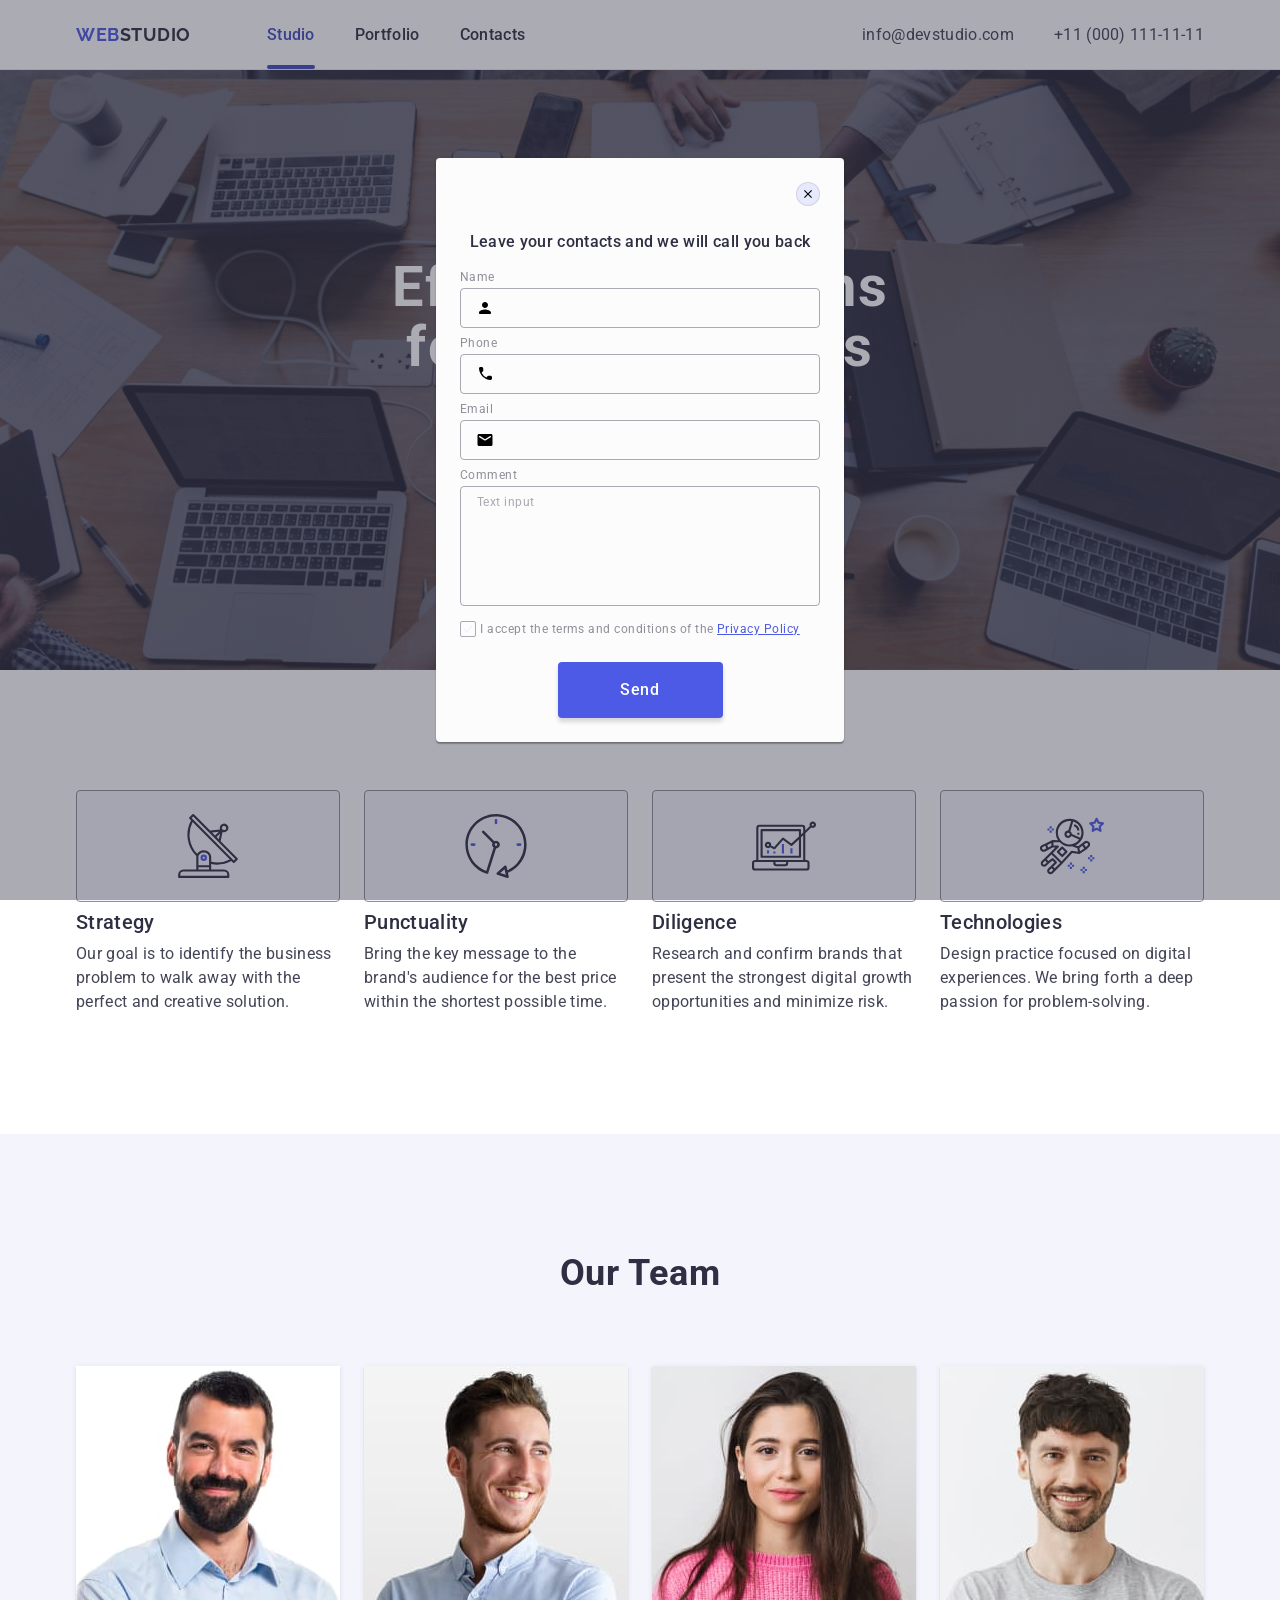
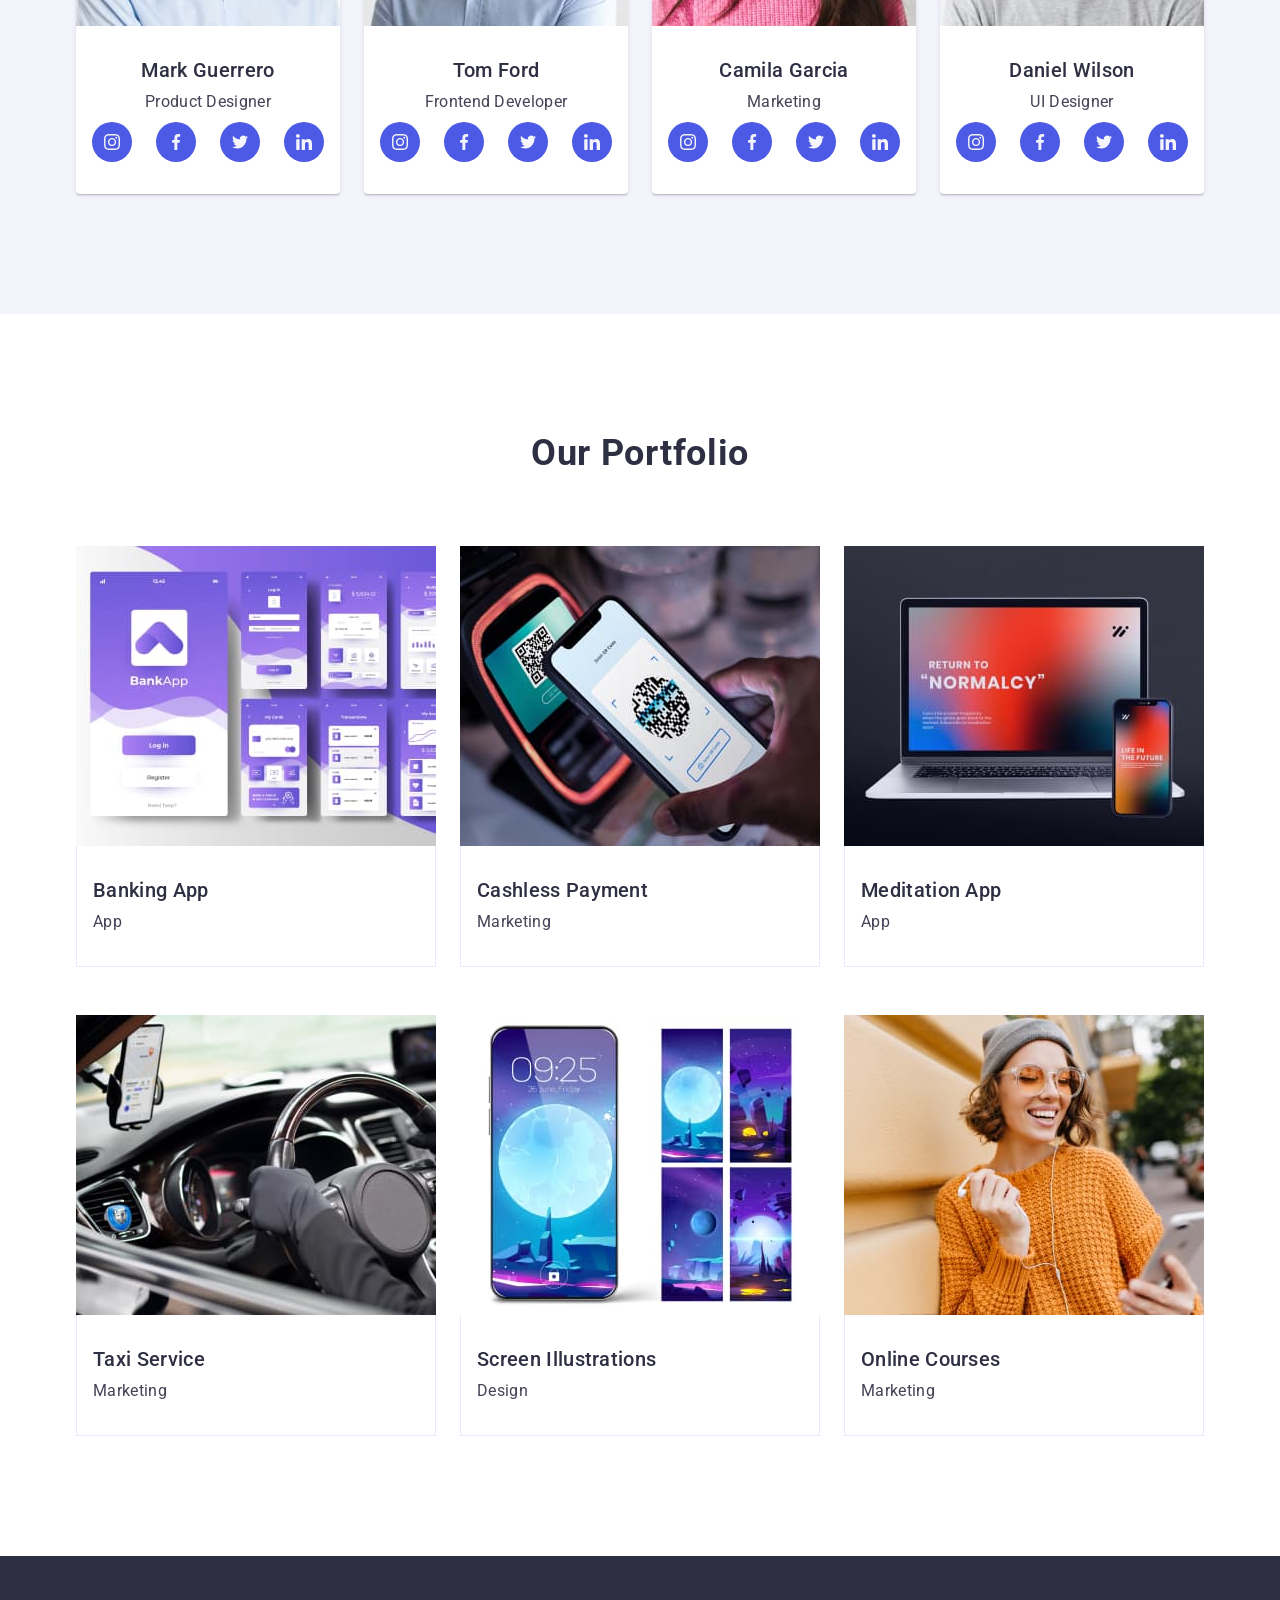
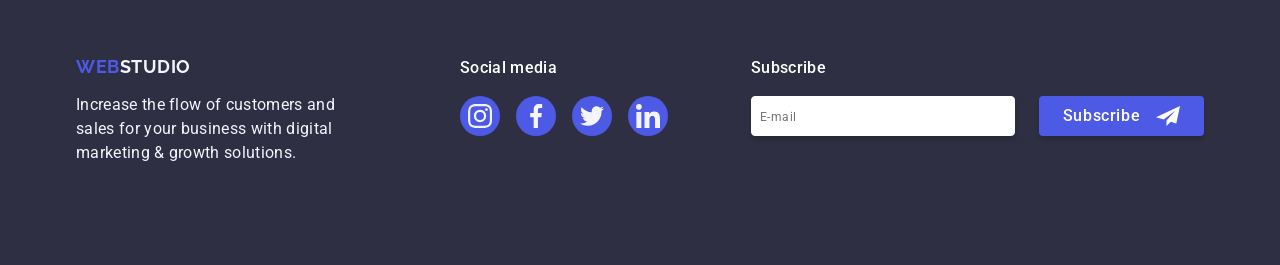
==== index.html @ f5b8ff0f "add styles" ====
<!DOCTYPE html>
<html lang="en">
  <head>
    <meta charset="UTF-8" />
    <meta name="viewport" content="width=device-width, initial-scale=1.0" />

    <title>Web Studio</title>

    <link rel="preconnect" href="https://fonts.googleapis.com" />
    <link rel="preconnect" href="https://fonts.gstatic.com" crossorigin />
    <link
      href="https://fonts.googleapis.com/css2?family=Raleway:ital,wght@0,700;1,700&family=Roboto:wght@400;500;700&display=swap"
      rel="stylesheet"
    />

    <link
      rel="stylesheet"
      href="https://cdnjs.cloudflare.com/ajax/libs/modern-normalize/3.0.1/modern-normalize.min.css"
      integrity="sha512-q6WgHqiHlKyOqslT/lgBgodhd03Wp4BEqKeW6nNtlOY4quzyG3VoQKFrieaCeSnuVseNKRGpGeDU3qPmabCANg=="
      crossorigin="anonymous"
      referrerpolicy="no-referrer"
    />

    <link rel="stylesheet" href="./css/styles.css" />
  </head>
  <body>
    <!--Header-->
    <header class="header">
      <div class="container">
        <nav class="nav">
          <a class="logo-link" href="./index.html"
            >Web<span class="logo-link-header">Studio</span></a
          >
          <ul class="nav-list">
            <li class="nav-item">
              <a class="nav-item-link active" href="./index.html">Studio</a>
            </li>
            <li class="nav-item">
              <a class="nav-item-link" href="">Portfolio</a>
            </li>
            <li class="nav-item">
              <a class="nav-item-link" href="">Contacts</a>
            </li>
          </ul>
        </nav>

        <address class="adress">
          <ul class="adress-list">
            <li class="adress-item">
              <a class="adress-link" href="mailto:nfo@devstudio.com">
                info@devstudio.com
              </a>
            </li>
            <li class="adress-item">
              <a class="adress-link" href="tel:+110001111111"
                >+11 (000) 111-11-11
              </a>
            </li>
          </ul>
        </address>
      </div>
    </header>

    <!--main content-->
    <main>
      <!--Hero-->
      <section class="hero">
        <div class="container">
          <h1 class="hero-title">Effective Solutions for Your Business</h1>
          <button class="btn hero-btn" type="button">Order Service</button>
        </div>
      </section>

      <!--Our Advantages-->
      <section class="advantages">
        <div class="container">
          <h2 class="advantages-title visually-hidden">Our Advantages</h2>
          <ul class="advantages-list">
            <li class="advantages-item">
              <div class="advantages-wrapper">
                <svg class="advantages-icon" width="64" height="64">
                  <use href="./images/icons.svg#icon-antenna"></use>
                </svg>
              </div>
              <h3 class="subtitle advantages-subtitle">Strategy</h3>
              <p class="advantages-text">
                Our goal is to identify the business problem to walk away with
                the perfect and creative solution.
              </p>
            </li>
            <li class="advantages-item">
              <div class="advantages-wrapper">
                <svg class="advantages-icon" width="64" height="64">
                  <use href="./images/icons.svg#icon-clock"></use>
                </svg>
              </div>
              <h3 class="subtitle advantages-subtitle">Punctuality</h3>
              <p class="advantages-text">
                Bring the key message to the brand's audience for the best price
                within the shortest possible time.
              </p>
            </li>
            <li class="advantages-item">
              <div class="advantages-wrapper">
                <svg class="advantages-icon" width="64" height="64">
                  <use href="./images/icons.svg#icon-diagram"></use>
                </svg>
              </div>
              <h3 class="subtitle advantages-subtitle">Diligence</h3>
              <p class="advantages-text">
                Research and confirm brands that present the strongest digital
                growth opportunities and minimize risk.
              </p>
            </li>
            <li class="advantages-item">
              <div class="advantages-wrapper">
                <svg class="advantages-icon" width="64" height="64">
                  <use href="./images/icons.svg#icon-astronaut"></use>
                </svg>
              </div>
              <h3 class="subtitle advantages-subtitle">Technologies</h3>
              <p class="advantages-text">
                Design practice focused on digital experiences. We bring forth a
                deep passion for problem-solving.
              </p>
            </li>
          </ul>
        </div>
      </section>

      <!--Our Team-->
      <section class="team">
        <div class="container">
          <h2 class="team-title">Our Team</h2>
          <ul class="team-list">
            <li class="team-item">
              <img
                class="team-photo"
                src="./images/team-1.jpg"
                alt="photo"
                width="264"
                height="260"
              />
              <div class="team-name">
                <h3 class="subtitle team-subtitle">Mark Guerrero</h3>
                <p class="team-text">Product Designer</p>
                <ul class="socials-list">
                  <li class="socials-item">
                    <a class="socials-links" href="https://www.instagram.com/">
                      <svg class="socials-icon" width="16" height="16">
                        <use href="./images/icons.svg#icon-instagram"></use>
                      </svg>
                    </a>
                  </li>
                  <li class="socials-item">
                    <a class="socials-links" href="https://www.facebook.com/">
                      <svg class="socials-icon" width="16" height="16">
                        <use href="./images/icons.svg#icon-facebook"></use>
                      </svg>
                    </a>
                  </li>
                  <li class="socials-item">
                    <a class="socials-links" href="https://x.com/">
                      <svg class="socials-icon" width="16" height="16">
                        <use href="./images/icons.svg#icon-twitter"></use>
                      </svg>
                    </a>
                  </li>
                  <li class="socials-item">
                    <a class="socials-links" href="https://www.linkedin.com/">
                      <svg class="socials-icon" width="16" height="16">
                        <use href="./images/icons.svg#icon-linkedin"></use>
                      </svg>
                    </a>
                  </li>
                </ul>
              </div>
            </li>
            <li class="team-item">
              <img
                class="team-photo"
                src="./images/team-2.jpg"
                alt="photo"
                width="264"
                height="260"
              />
              <div class="team-name">
                <h3 class="subtitle team-subtitle">Tom Ford</h3>
                <p class="team-text">Frontend Developer</p>
                <ul class="socials-list">
                  <li class="socials-item">
                    <a class="socials-links" href="https://www.instagram.com/">
                      <svg class="socials-icon" width="16" height="16">
                        <use href="./images/icons.svg#icon-instagram"></use>
                      </svg>
                    </a>
                  </li>
                  <li class="socials-item">
                    <a class="socials-links" href="https://www.facebook.com/">
                      <svg class="socials-icon" width="16" height="16">
                        <use href="./images/icons.svg#icon-facebook"></use>
                      </svg>
                    </a>
                  </li>
                  <li class="socials-item">
                    <a class="socials-links" href="https://x.com/">
                      <svg class="socials-icon" width="16" height="16">
                        <use href="./images/icons.svg#icon-twitter"></use>
                      </svg>
                    </a>
                  </li>
                  <li class="socials-item">
                    <a class="socials-links" href="https://www.linkedin.com/">
                      <svg class="socials-icon" width="16" height="16">
                        <use href="./images/icons.svg#icon-linkedin"></use>
                      </svg>
                    </a>
                  </li>
                </ul>
              </div>
            </li>
            <li class="team-item">
              <img
                class="team-photo"
                src="./images/team-3.jpg"
                alt="photo"
                width="264"
                height="260"
              />
              <div class="team-name">
                <h3 class="subtitle team-subtitle">Camila Garcia</h3>
                <p class="team-text">Marketing</p>
                <ul class="socials-list">
                  <li class="socials-item">
                    <a class="socials-links" href="https://www.instagram.com/">
                      <svg class="socials-icon" width="16" height="16">
                        <use href="./images/icons.svg#icon-instagram"></use>
                      </svg>
                    </a>
                  </li>
                  <li class="socials-item">
                    <a class="socials-links" href="https://www.facebook.com/">
                      <svg class="socials-icon" width="16" height="16">
                        <use href="./images/icons.svg#icon-facebook"></use>
                      </svg>
                    </a>
                  </li>
                  <li class="socials-item">
                    <a class="socials-links" href="https://x.com/">
                      <svg class="socials-icon" width="16" height="16">
                        <use href="./images/icons.svg#icon-twitter"></use>
                      </svg>
                    </a>
                  </li>
                  <li class="socials-item">
                    <a class="socials-links" href="https://www.linkedin.com/">
                      <svg class="socials-icon" width="16" height="16">
                        <use href="./images/icons.svg#icon-linkedin"></use>
                      </svg>
                    </a>
                  </li>
                </ul>
              </div>
            </li>
            <li class="team-item">
              <img
                class="team-photo"
                src="./images/team-4.jpg"
                alt="photo"
                width="264"
                height="260"
              />
              <div class="team-name">
                <h3 class="subtitle team-subtitle">Daniel Wilson</h3>
                <p class="team-text">UI Designer</p>
                <ul class="socials-list">
                  <li class="socials-item">
                    <a class="socials-links" href="https://www.instagram.com/">
                      <svg class="socials-icon" width="16" height="16">
                        <use href="./images/icons.svg#icon-instagram"></use>
                      </svg>
                    </a>
                  </li>
                  <li class="socials-item">
                    <a class="socials-links" href="https://www.facebook.com/">
                      <svg class="socials-icon" width="16" height="16">
                        <use href="./images/icons.svg#icon-facebook"></use>
                      </svg>
                    </a>
                  </li>
                  <li class="socials-item">
                    <a class="socials-links" href="https://x.com/">
                      <svg class="socials-icon" width="16" height="16">
                        <use href="./images/icons.svg#icon-twitter"></use>
                      </svg>
                    </a>
                  </li>
                  <li class="socials-item">
                    <a class="socials-links" href="https://www.linkedin.com/">
                      <svg class="socials-icon" width="16" height="16">
                        <use href="./images/icons.svg#icon-linkedin"></use>
                      </svg>
                    </a>
                  </li>
                </ul>
              </div>
            </li>
          </ul>
        </div>
      </section>

      <!--Our Portfolio-->

      <section class="portfolio">
        <div class="container">
          <h2 class="portfolio-title">Our Portfolio</h2>
          <ul class="portfolio-list">
            <li class="portfolio-item">
              <div class="portfolio-wrapper">
                <img
                  class="portfolio-img"
                  src="./images/portfolio-1.jpg"
                  alt="Mobile app"
                  width="360"
                  height="300"
                />
                <p class="overlay">
                  14 Stylish and User-Friendly App Design Concepts · Task
                  Manager App · Calorie Tracker App · Exotic Fruit Ecommerce App
                  · Cloud Storage App
                </p>
              </div>
              <div class="portfolio-name">
                <h3 class="subtitle portfolio-subtitle">Banking App</h3>
                <p class="portfolio-text">App</p>
              </div>
            </li>
            <li class="portfolio-item">
              <div class="portfolio-wrapper">
                <img
                  class="portfolio-img"
                  src="./images/portfolio-2.jpg"
                  alt="Payment by phone"
                  width="360"
                  height="300"
                />
                <p class="overlay">
                  14 Stylish and User-Friendly App Design Concepts · Task
                  Manager App · Calorie Tracker App · Exotic Fruit Ecommerce App
                  · Cloud Storage App
                </p>
              </div>
              <div class="portfolio-name">
                <h3 class="subtitle portfolio-subtitle">Cashless Payment</h3>
                <p class="portfolio-text">Marketing</p>
              </div>
            </li>
            <li class="portfolio-item">
              <div class="portfolio-wrapper">
                <img
                  class="portfolio-img"
                  src="./images/portfolio-3.jpg"
                  alt="Laptop and phone"
                  width="360"
                  height="300"
                />
                <p class="overlay">
                  14 Stylish and User-Friendly App Design Concepts · Task
                  Manager App · Calorie Tracker App · Exotic Fruit Ecommerce App
                  · Cloud Storage App
                </p>
              </div>
              <div class="portfolio-name">
                <h3 class="subtitle portfolio-subtitle">Meditation App</h3>
                <p class="portfolio-text">App</p>
              </div>
            </li>
            <li class="portfolio-item">
              <div class="portfolio-wrapper">
                <img
                  class="portfolio-img"
                  src="./images/portfolio-4.jpg"
                  alt="car steering wheel"
                  width="360"
                  height="300"
                />
                <p class="overlay">
                  14 Stylish and User-Friendly App Design Concepts · Task
                  Manager App · Calorie Tracker App · Exotic Fruit Ecommerce App
                  · Cloud Storage App
                </p>
              </div>
              <div class="portfolio-name">
                <h3 class="subtitle portfolio-subtitle">Taxi Service</h3>
                <p class="portfolio-text">Marketing</p>
              </div>
            </li>
            <li class="portfolio-item">
              <div class="portfolio-wrapper">
                <img
                  class="portfolio-img"
                  src="./images/portfolio-5.jpg"
                  alt="phone screen"
                  width="360"
                  height="300"
                />
                <p class="overlay">
                  14 Stylish and User-Friendly App Design Concepts · Task
                  Manager App · Calorie Tracker App · Exotic Fruit Ecommerce App
                  · Cloud Storage App
                </p>
              </div>
              <div class="portfolio-name">
                <h3 class="subtitle portfolio-subtitle">
                  Screen Illustrations
                </h3>
                <p class="portfolio-text">Design</p>
              </div>
            </li>
            <li class="portfolio-item">
              <div class="portfolio-wrapper">
                <img
                  class="portfolio-img"
                  src="./images/portfolio-6.jpg"
                  alt="A girl with a phone takes a course"
                  width="360"
                  height="300"
                />
                <p class="overlay">
                  14 Stylish and User-Friendly App Design Concepts · Task
                  Manager App · Calorie Tracker App · Exotic Fruit Ecommerce App
                  · Cloud Storage App
                </p>
              </div>
              <div class="portfolio-name">
                <h3 class="subtitle portfolio-subtitle">Online Courses</h3>
                <p class="portfolio-text">Marketing</p>
              </div>
            </li>
          </ul>
        </div>
      </section>
    </main>

    <!--footer-->
    <footer class="footer">
      <div class="container">
        <div class="footer-wrap">
          <a class="logo-link" href="./index.html"
            >Web<span class="logo-link-footer">Studio</span></a
          >
          <p class="footer-text">
            Increase the flow of customers and sales for your business with
            digital marketing & growth solutions.
          </p>
        </div>
        <div class="footer-socials">
          <p class="footer-caption">Social media</p>
          <ul class="socials-list">
            <li class="socials-item">
              <a
                class="socials-links-footer socials-links"
                href="https://www.instagram.com/"
              >
                <svg class="socials-icon" width="24" height="24">
                  <use href="./images/icons.svg#icon-instagram"></use>
                </svg>
              </a>
            </li>
            <li class="socials-item">
              <a
                class="socials-links-footer socials-links"
                href="https://www.facebook.com/"
              >
                <svg class="socials-icon" width="24" height="24">
                  <use href="./images/icons.svg#icon-facebook"></use>
                </svg>
              </a>
            </li>
            <li class="socials-item">
              <a
                class="socials-links-footer socials-links"
                href="https://x.com/"
              >
                <svg class="socials-icon" width="24" height="24">
                  <use href="./images/icons.svg#icon-twitter"></use>
                </svg>
              </a>
            </li>
            <li class="socials-item">
              <a
                class="socials-links-footer socials-links"
                href="https://www.linkedin.com/"
              >
                <svg class="socials-icon" width="24" height="24">
                  <use href="./images/icons.svg#icon-linkedin"></use>
                </svg>
              </a>
            </li>
          </ul>
        </div>
        <div class="footer-subscribe">
          <form class="form-subscribe">
            <div class="footer-input">
              <label
                class="subscribe-label footer-caption"
                for="footer-subscribe"
                >Subscribe</label
              >
              <input
                class="subscribe-input"
                type="email"
                name="footer-subscribe"
                id="footer-subscribe"
                placeholder="E-mail"
              />
            </div>
            <button class="btn footer-btn" type="submit">
              Subscribe
              <svg class="icon-tg" width="24" height="24">
                <use href="./images/icons.svg#icon-telegram"></use>
              </svg>
            </button>
          </form>
        </div>
      </div>
    </footer>

    <!--Modal windows-->
    <div class="backdrop">
      <div class="modal">
        <button class="modal-btn-close" type="button">
          <svg class="btn-icon-close" width="8" height="8">
            <use href="./images/icons.svg#icon-close"></use>
          </svg>
        </button>
        <p class="subtitle modal-caption">
          Leave your contacts and we will call you back
        </p>
        <form class="modal-form">
          <div class="modal-form-field">
            <label class="modal-label" for="user-name">Name</label>
            <div class="modal-form-wrap">
              <input
                class="modal-input"
                type="text"
                id="user-name"
                name="user-name"
              />
              <svg class="icon-modal" width="18" height="24">
                <use href="./images/icons.svg#icon-person"></use>
              </svg>
            </div>
          </div>
          <div class="modal-form-field">
            <label class="modal-label" for="user-phone">Phone</label>
            <div class="modal-form-wrap">
              <input
                class="modal-input"
                type="tel"
                id="user-phone"
                name="user-phone"
              />
              <svg class="icon-modal" width="18" height="24">
                <use href="./images/icons.svg#icon-phone"></use>
              </svg>
            </div>
          </div>
          <div class="modal-form-field">
            <label class="modal-label" for="user-email">Email</label>
            <div class="modal-form-wrap">
              <input
                class="modal-input"
                type="email"
                id="user-email"
                name="user-email"
              />
              <svg class="icon-modal" width="18" height="24">
                <use href="./images/icons.svg#icon-email"></use>
              </svg>
            </div>
          </div>
          <div class="modal-form-field">
            <label class="modal-label" for="user-comment">Comment</label>
            <textarea
              class="modal-comment modal-input"
              name="user-comment"
              id="user-comment"
              placeholder="Text input"
            ></textarea>
          </div>
          <div class="modal-form-filed modal-rules">
            <input
              class="rules-checkbox visually-hidden"
              type="checkbox"
              name="rules-checkbox"
              id="rules-checkbox"
            />
            <span class="checkmark">
              <svg class="icon-rules-checkbox" width="10" height="8">
                <use href="./images/icons.svg#icon-vector"></use>
              </svg>
            </span>
            <label class="modal-label modal-label-rules" for="rules-checkbox">
              I accept the terms and conditions of the
              <a class="rules-link" href="">Privacy Policy</a></label
            >
          </div>
          <div class="modal-btn">
            <button class="btn modal-form-btn" type="submit">Send</button>
          </div>
        </form>
      </div>
    </div>
  </body>
</html>
---- css/styles.css ----
/* #region Base */
body {
  font-family: "Roboto", sans-serif;
  font-size: 16px;
  line-height: 1.2;
  letter-spacing: 0.02em;
  color: #434455;
  background-color: #fff;
}

h1,
h2,
h3,
h4,
h5,
h6,
p {
  padding: 0;
  margin: 0;
}

ul {
  list-style-type: none;
  margin: 0;
  padding: 0;
}

a {
  text-decoration: none;
  color: #2e2f42;
}

.visually-hidden {
  position: absolute;
  width: 1px;
  height: 1px;
  margin: -1px;
  border: 0;
  padding: 0;

  white-space: nowrap;
  clip-path: inset(100%);
  clip: rect(0 0 0 0);
  overflow: hidden;
}
button {
  border: none;
}
img {
  display: block;
  width: 100%;
  height: auto;
}

/* #endregion */

/* #region Common */

.container {
  max-width: 1158px;
  margin: 0 auto;
  padding: 0 15px;
}

.logo-link {
  font-family: "Raleway", sans-serif;
  font-weight: 700;
  font-size: 18px;
  line-height: 1.17;
  letter-spacing: 0.03em;
  text-transform: uppercase;
  color: #4d5ae5;
}

.socials-links {
  display: flex;
  justify-content: center;
  align-items: center;

  padding: 12px;
  width: 40px;
  height: 40px;
  background-color: #4d5ae5;
  border-radius: 50%;

  transition: background-color 250ms cubic-bezier(0.4, 0, 0.2, 1);
}
.socials-icon {
  fill: #f4f4fd;
}

.btn {
  display: flex;
  margin-left: auto;
  margin-right: auto;
  border-radius: 4px;

  min-width: 165px;

  font-family: "Roboto", sans-serif;
  font-weight: 500;
  font-size: 16px;
  line-height: 1.5;
  letter-spacing: 0.04em;
  color: #fff;
  background-color: #4d5ae5;
  box-shadow: 0 4px 4px 0 rgba(0, 0, 0, 0.15);
  cursor: pointer;

  transition: background-color 250ms cubic-bezier(0.4, 0, 0.2, 1);
}

.btn:hover,
.btn:focus,
.btn:active {
  background-color: #404bbf;
}

.subtitle {
  margin-bottom: 8px;

  font-weight: 500;
  font-size: 20px;

  color: #2e2f42;
}
/* #endregion */

/* #region Header */
.header {
  box-shadow: 0 1px 6px 0 rgba(46, 47, 66, 0.08),
    0 1px 1px 0 rgba(46, 47, 66, 0.16), 0 2px 1px 0 rgba(46, 47, 66, 0.08);

  border-bottom: 1px solid #e7e9fc;
}

.header .container {
  display: flex;
  align-items: center;
}
.header a {
  padding-top: 24px;
  padding-bottom: 24px;
}
.nav {
  display: flex;
  align-items: center;
}

.logo-link {
  margin-right: 76px;
}

.logo-link .logo-link-header {
  color: #2e2f42;
}

.nav-list {
  display: flex;
  gap: 40px;
  font-weight: 500;
  font-size: 16px;
  line-height: 1.5;
  color: #2e2f42;
}
.nav-item {
}

.nav-item-link {
  transition: color 250ms cubic-bezier(0.4, 0, 0.2, 1);
}

.nav-item-link:hover,
.nav-item-link:focus,
.nav-item-link:active,
.active {
  color: #404bbf;
}

.active {
  position: relative;
}

.active::after {
  content: "";
  position: absolute;

  left: 0px;
  bottom: -1px;

  border-radius: 2px;
  width: 100%;
  height: 4px;
  background-color: #404bbf;
}

/* address */

.adress {
  font-style: normal;
  margin-left: auto;
}
.adress-list {
  display: flex;
  gap: 40px;
}

.adress-link {
  font-size: 16px;
  line-height: 1.5;
  letter-spacing: 0.02em;
  color: #434455;

  transition: color 250ms cubic-bezier(0.4, 0, 0.2, 1);
}

.adress-link:hover,
.adress-link:focus,
.adress-link:active {
  color: #404bbf;
}
/* #endregion */

/* #region Hero */
.hero {
  max-width: 1440px;
  margin: 0 auto;
  padding: 188px 0;
  background-color: #2e2f42;
  background-image: linear-gradient(
      rgba(46, 47, 66, 0.7),
      rgba(46, 47, 66, 0.7)
    ),
    url(../images/hero.jpg);
  background-repeat: no-repeat;
  background-position: center;
  background-size: cover;
}

.hero .container {
}
.hero-title {
  max-width: 496px;
  margin-left: auto;
  margin-right: auto;
  margin-bottom: 48px;

  font-weight: 700;
  font-size: 56px;
  line-height: 1.07;
  letter-spacing: 0.02em;
  text-align: center;
  color: #fff;
}
.hero-btn {
  padding: 16px 32px;
}

/* #endregion */

/* #region Our Advantages */
.advantages {
  padding: 120px 0;
}
.advantages-title {
}
.advantages-list {
  display: flex;
  gap: 24px;
}

.advantages-item {
  width: calc((100% - 72px) / 4);
}

.advantages-wrapper {
  display: flex;
  justify-content: center;
  align-items: center;
  margin-bottom: 8px;

  width: 264px;
  height: 112px;
  border: 1px solid #8e8f99;
  border-radius: 4px;

  background-color: #f4f4fd;
}

.advantages-subtitle {
  margin-bottom: 8px;
}
.advantages-text {
  line-height: 1.5;
}
/* #endregion */

/* #region Our Team */
.team {
  padding: 120px 0;
  background-color: #f4f4fd;
}
.team-title {
  margin-bottom: 72px;

  font-weight: 700;
  font-size: 36px;
  line-height: 1.11;
  letter-spacing: 0.02em;
  text-align: center;
  color: #2e2f42;
  text-transform: capitalize;
}
.team-list {
  display: flex;
  gap: 24px;
}
.team-item {
  width: calc((100% - 3 * 24px) / 4);

  border-radius: 0 0 4px 4px;
  background-color: #fff;
  box-shadow: 0px 1px 6px rgba(46, 47, 66, 0.08),
    0px 1px 1px rgba(46, 47, 66, 0.16), 0px 2px 1px rgba(46, 47, 66, 0.08);
}

.team-photo {
}

.team-name {
  padding: 32px 0;
}

.team-subtitle {
  margin-bottom: 8px;

  text-align: center;
}
.team-text {
  line-height: 1.5;
  text-align: center;
  margin-bottom: 8px;
}

.socials-list {
  display: flex;
  justify-content: center;
  gap: 24px;
}
.socials-item {
}

.socials-links:hover,
.socials-links:focus {
  background-color: #404bbf;
}

.socials-icon {
}
/* #endregion */

/* #region Our Portfolio */
.portfolio {
  padding: 120px 0;
}
.portfolio-title {
  margin-bottom: 72px;

  font-weight: 700;
  font-size: 36px;
  line-height: 1.11;
  letter-spacing: 0.02em;
  text-align: center;
  color: #2e2f42;
  text-transform: capitalize;
}
.portfolio-list {
  display: flex;
  flex-wrap: wrap;
  row-gap: 48px;
  column-gap: 24px;
}
.portfolio-item {
  width: calc((100% - 48px) / 3);

  transition: box-shadow 250ms cubic-bezier(0.4, 0, 0.2, 1);
}

.portfolio-item:hover {
  box-shadow: 0 2px 1px 0 rgba(46, 47, 66, 0.08),
    0 1px 1px 0 rgba(46, 47, 66, 0.16), 0 1px 6px 0 rgba(46, 47, 66, 0.08);
}

.portfolio-wrapper {
  position: relative;
  overflow: hidden;
}

.portfolio-img {
}

.overlay {
  position: absolute;
  top: 0;
  left: 0;

  width: 100%;
  height: 100%;
  padding: 40px 32px;

  line-height: 1.5;
  color: #f4f4fd;
  background-color: #4d5ae5;

  transition: 250ms cubic-bezier(0.4, 0, 0.2, 1);
  transition-property: transform;
  transform: translateY(100%);
}

.portfolio-item:hover .overlay {
  transform: translateY(0);
}

.portfolio-subtitle {
}
.portfolio-name {
  padding: 32px 16px;

  border-bottom: 1px solid #e7e9fc;
  border-left: 1px solid #e7e9fc;
  border-right: 1px solid #e7e9fc;
}

.portfolio-text {
  line-height: 1.5;
}
/* #endregion */

/* #region Footer */
.footer {
  padding-top: 100px;
  padding-bottom: 100px;

  background-color: #2e2f42;
}
.footer .container {
  display: flex;
  align-items: baseline;
}
.footer-wrap {
  margin-right: 120px;
}

.footer .logo-link {
  display: inline-block;
  margin-bottom: 16px;
}

.logo-link-footer {
  color: #f4f4fd;
}
.footer-text {
  max-width: 264px;
  line-height: 1.5;
  color: #f4f4fd;
}
.footer-socials {
}

.footer-caption {
  margin-bottom: 16px;
  font-weight: 500;
  line-height: 1.5;
  color: #fff;
}

.footer-socials > .socials-list {
  gap: 16px;
}
.socials-links-footer {
  padding: 8px;
}

.socials-links-footer:hover,
.socials-links-footer:focus {
  background-color: #31d0aa;
}
.footer-subscribe {
  margin-left: auto;
}
.form-subscribe {
  display: flex;
  align-items: end;
}

.footer-input {
}

.subscribe-label {
  display: flex;
  width: 75px;
}

.subscribe-input {
  width: 264px;
  height: 40px;

  padding: 16px 8px;
  margin-right: 24px;

  border: 1px solid #fff;
  border-radius: 4px;
  box-shadow: 0 4px 4px 0 rgba(0, 0, 0, 0.15);
}

.subscribe-input::placeholder {
  font-weight: 400;
  font-size: 12px;
  line-height: 2;
  letter-spacing: 0.04em;
}

.footer-btn {
  justify-content: center;
  align-items: center;
  height: 40px;
  gap: 16px;
}

.icon-tg {
  fill: #fff;
}
/* #endregion */

/* #region Modal */

.backdrop {
  position: fixed;
  top: 0;
  left: 0;

  width: 100%;
  height: 100%;

  background-color: rgba(46, 47, 66, 0.4);

  transition: opacity 250ms cubic-bezier(0.4, 0, 0.2, 1),
    visibility 250ms cubic-bezier(0.4, 0, 0.2, 1);
}

.modal {
  position: absolute;
  padding: 72px 24px 24px;

  top: 50%;
  left: 50%;
  transform: translate(-50%, -50%);

  width: 408px;
  min-height: 584px;

  border-radius: 4px;

  box-shadow: 0 1px 1px 0 rgba(0, 0, 0, 0.14), 0 1px 3px 0 rgba(0, 0, 0, 0.12),
    0 2px 1px 0 rgba(0, 0, 0, 0.2);
  background-color: #fcfcfc;

  transition: transform 250ms cubic-bezier(0.4, 0, 0.2, 1);
}

.modal-btn-close {
  position: absolute;
  top: 24px;
  right: 24px;

  display: flex;
  justify-content: center;
  align-items: center;

  border-radius: 50%;
  width: 24px;
  height: 24px;
  cursor: pointer;
  background-color: #e7e9fc;
  border: 1px solid rgba(0, 0, 0, 0.1);

  transition: background-color 250ms cubic-bezier(0.4, 0, 0.2, 1),
    border 250ms cubic-bezier(0.4, 0, 0.2, 1);
}

.modal-btn-close:hover {
  background-color: #404bbf;
}

.btn-icon-close {
  transition: fill 250ms cubic-bezier(0.4, 0, 0.2, 1);
}

.modal-btn-close:hover .btn-icon-close,
.modal-btn-close:focus .btn-icon-close {
  fill: #ffffff;
}

.modal-caption {
  margin-bottom: 16px;

  line-height: 1.5;
  font-size: 16px;
  text-align: center;
}

.modal-form {
}

.modal-form-filed:last-child {
  display: flex;
  gap: 8px;
  align-items: center;
  margin-bottom: 16px;
}

.modal-form-field:not(:last-child) {
  margin-bottom: 8px;
}

.modal-label {
  display: block;
  margin-bottom: 4px;

  font-size: 12px;
  line-height: 1.17;
  letter-spacing: 0.04em;
  color: #8e8f99;
}

.modal-form-wrap {
  position: relative;
}

.modal-input {
  padding: 8px 38px;
  width: 100%;
  height: 40px;
  border: 1px solid rgba(46, 47, 66, 0.4);
  border-radius: 4px;

  font-size: 12px;
  line-height: 1.17;
  letter-spacing: 0.04em;

  background-color: transparent;
  outline: transparent;
  transition: border-color 250ms cubic-bezier(0.4, 0, 0.2, 1);
}

.modal-input:focus {
  border-color: #4d5ae5;
}

.icon-modal {
  position: absolute;
  top: 50%;
  left: 16px;
  transform: translateY(-50%);
  pointer-events: none;
  transition: fill 250ms cubic-bezier(0.4, 0, 0.2, 1);
}

.modal-input:focus + .icon-modal {
  fill: #4d5ae5;
}

.modal-comment {
  padding: 8px 16px;
  width: 100%;
  height: 120px;
  resize: none;
}

.modal-comment::placeholder {
  color: rgba(46, 47, 66, 0.4);
}
.modal-rules {
  margin-bottom: 16px;
}

.checkmark {
  position: relative;
  display: inline-flex;
  justify-content: center;
  align-items: center;
  width: 16px;
  height: 16px;
  border-radius: 2px;
  border: 1px solid rgba(46, 47, 66, 0.4);
  transition: background-color 250ms cubic-bezier(0.4, 0, 0.2, 1),
    border 250ms cubic-bezier(0.4, 0, 0.2, 1),
    fill 250ms cubic-bezier(0.4, 0, 0.2, 1);
}
.rules-checkbox:checked + .checkmark {
  fill: #f4f4fd;
}
.rules-checkbox:checked + span {
  background-color: #404bbf;
}
.icon-rules-checkbox {
  fill: #f4f4fd;
}

.rules-link {
  text-decoration: underline;
  color: #4d5ae5;
}
.modal-rules {
  margin-bottom: 24px;
}

.modal-label-rules {
  display: inline;
  cursor: pointer;
}
.moda-btn {
  margin-bottom: 24px;
}
.modal-form-btn {
  justify-content: center;
  align-items: center;
  padding: 16px 32px;
}
/* #endregion */
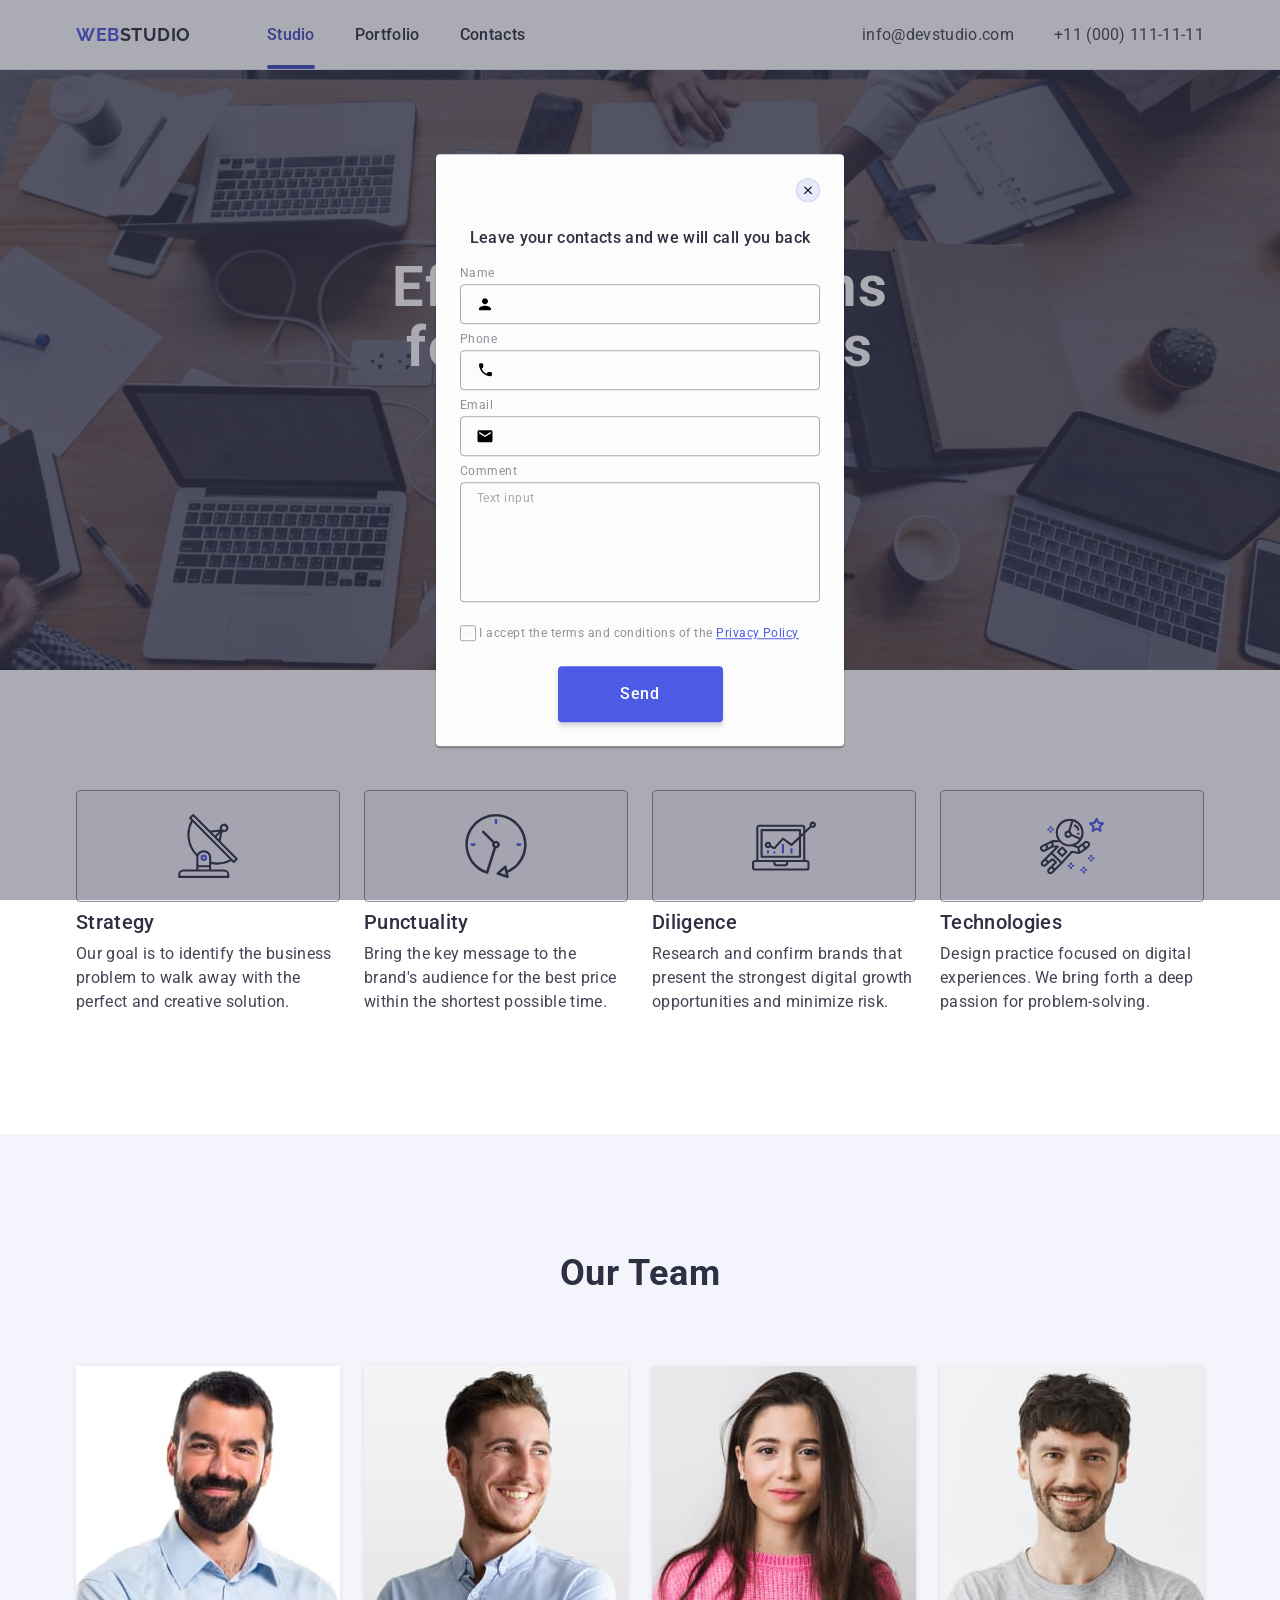
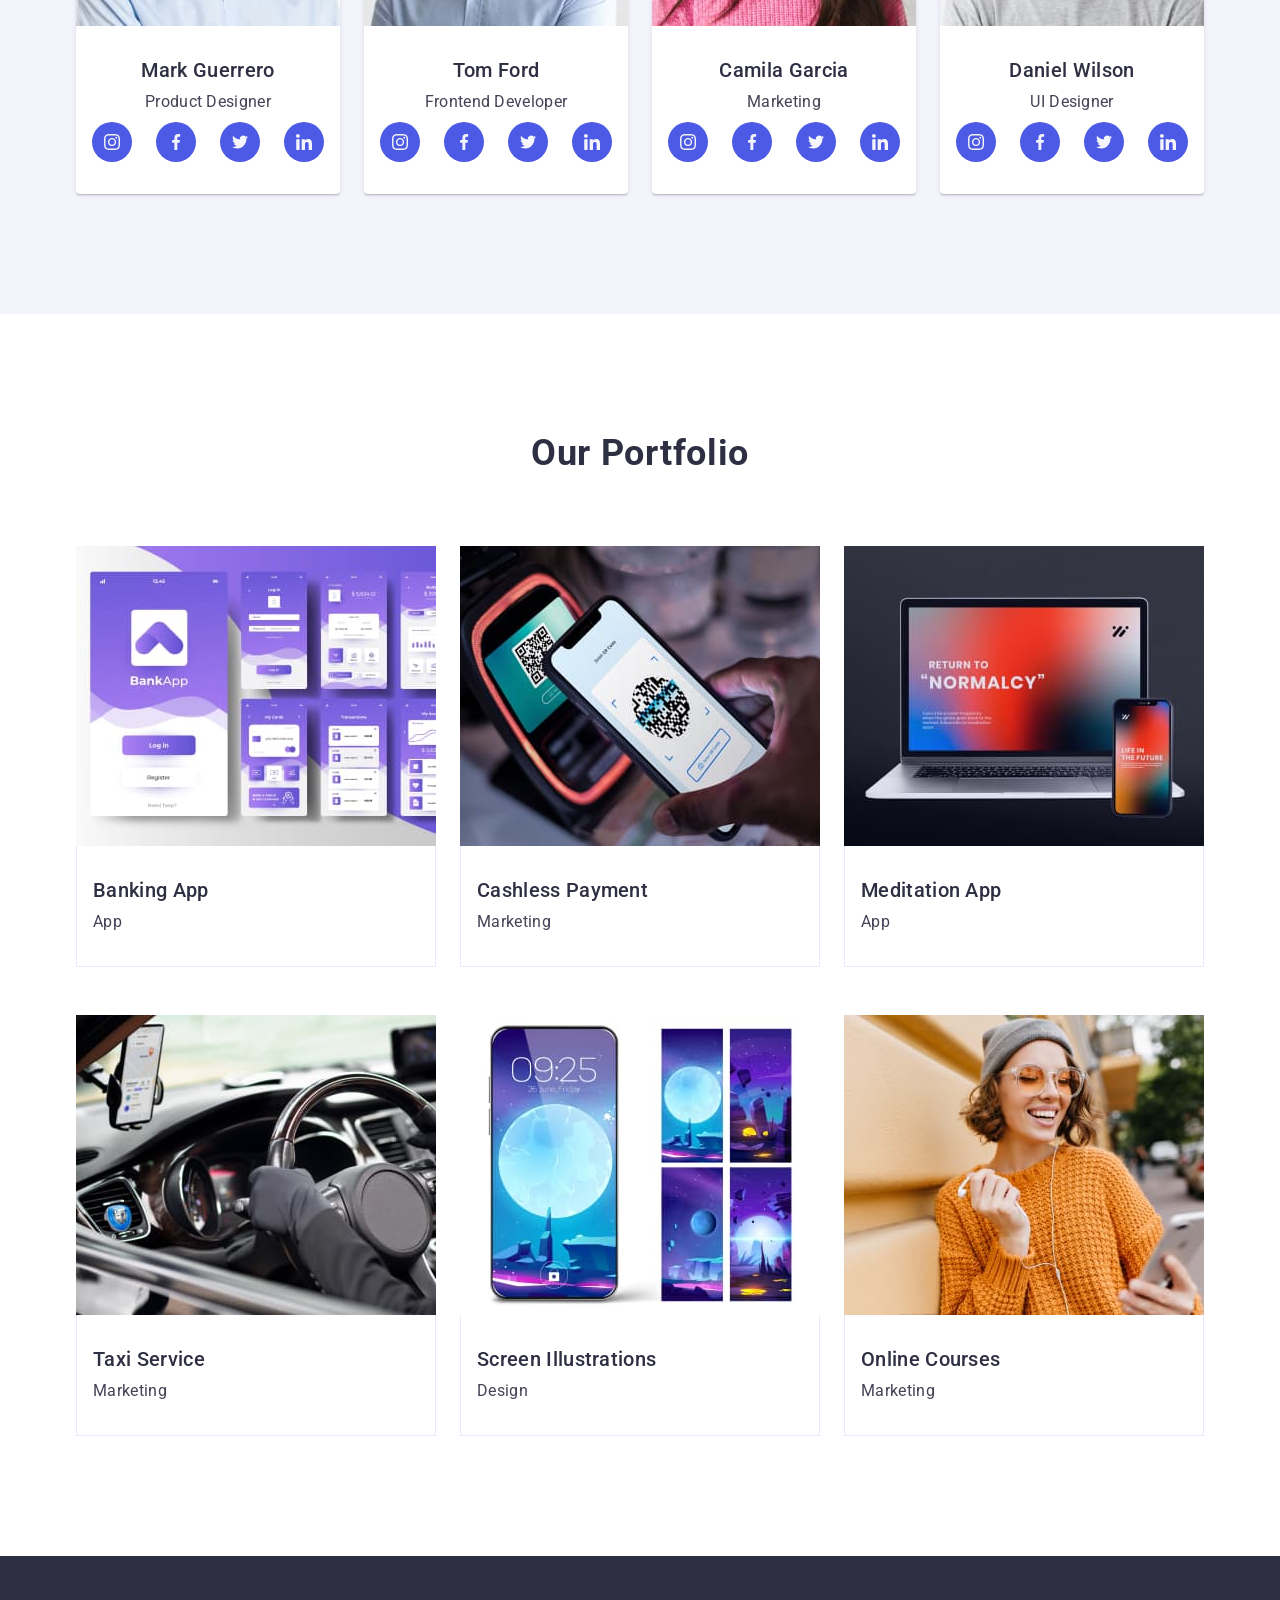
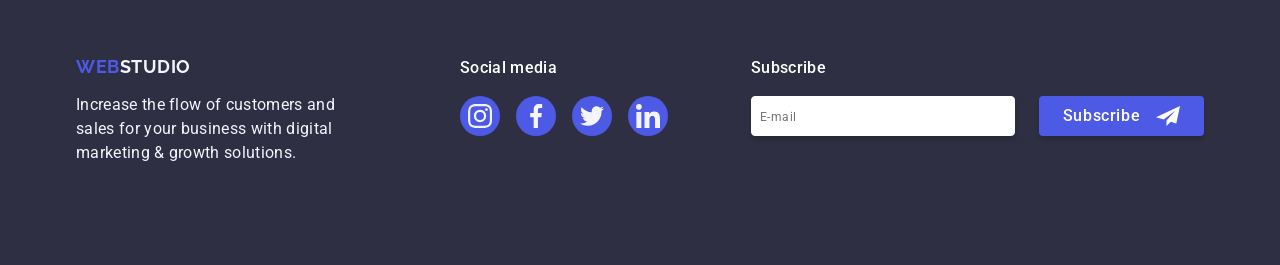
==== commit 98c1f5da: "fix tteles" ====
--- a/index.html
+++ b/index.html
@@ -502,11 +502,11 @@
         <div class="footer-subscribe">
           <form class="form-subscribe">
             <div class="footer-input">
+              <p class="footer-caption">Subscribe</p>
               <label
                 class="subscribe-label footer-caption"
                 for="footer-subscribe"
-                >Subscribe</label
-              >
+              ></label>
               <input
                 class="subscribe-input"
                 type="email"
@@ -591,17 +591,19 @@
           </div>
           <div class="modal-form-filed modal-rules">
             <input
-              class="rules-checkbox visually-hidden"
+              class="user-privacy visually-hidden"
               type="checkbox"
-              name="rules-checkbox"
-              id="rules-checkbox"
+              name="user-privacy"
+              id="user-privacy"
+              value="true"
             />
-            <span class="checkmark">
-              <svg class="icon-rules-checkbox" width="10" height="8">
-                <use href="./images/icons.svg#icon-vector"></use>
-              </svg>
-            </span>
-            <label class="modal-label modal-label-rules" for="rules-checkbox">
+
+            <label class="modal-label modal-label-rules" for="user-privacy">
+              <span class="checkmark">
+                <svg class="icon-rules-checkbox" width="10" height="8">
+                  <use href="./images/icons.svg#icon-vector"></use>
+                </svg>
+              </span>
               I accept the terms and conditions of the
               <a class="rules-link" href="">Privacy Policy</a></label
             >
--- a/css/styles.css
+++ b/css/styles.css
@@ -45,6 +45,7 @@
 }
 button {
   border: none;
+  padding: 0;
 }
 img {
   display: block;
@@ -488,17 +489,13 @@
 .footer-subscribe {
   margin-left: auto;
 }
+
 .form-subscribe {
   display: flex;
   align-items: end;
 }
 
 .footer-input {
-}
-
-.subscribe-label {
-  display: flex;
-  width: 75px;
 }
 
 .subscribe-input {
@@ -588,8 +585,10 @@
     border 250ms cubic-bezier(0.4, 0, 0.2, 1);
 }
 
-.modal-btn-close:hover {
+.modal-btn-close:hover,
+.modal-btn-close:focus {
   background-color: #404bbf;
+  border: none;
 }
 
 .btn-icon-close {
@@ -675,13 +674,15 @@
   width: 100%;
   height: 120px;
   resize: none;
+  color: rgba(46, 47, 66, 0.4);
 }
 
 .modal-comment::placeholder {
   color: rgba(46, 47, 66, 0.4);
 }
 .modal-rules {
-  margin-bottom: 16px;
+  margin-top: 16px;
+  margin-bottom: 24px;
 }
 
 .checkmark {
@@ -712,7 +713,6 @@
   color: #4d5ae5;
 }
 .modal-rules {
-  margin-bottom: 24px;
 }
 
 .modal-label-rules {
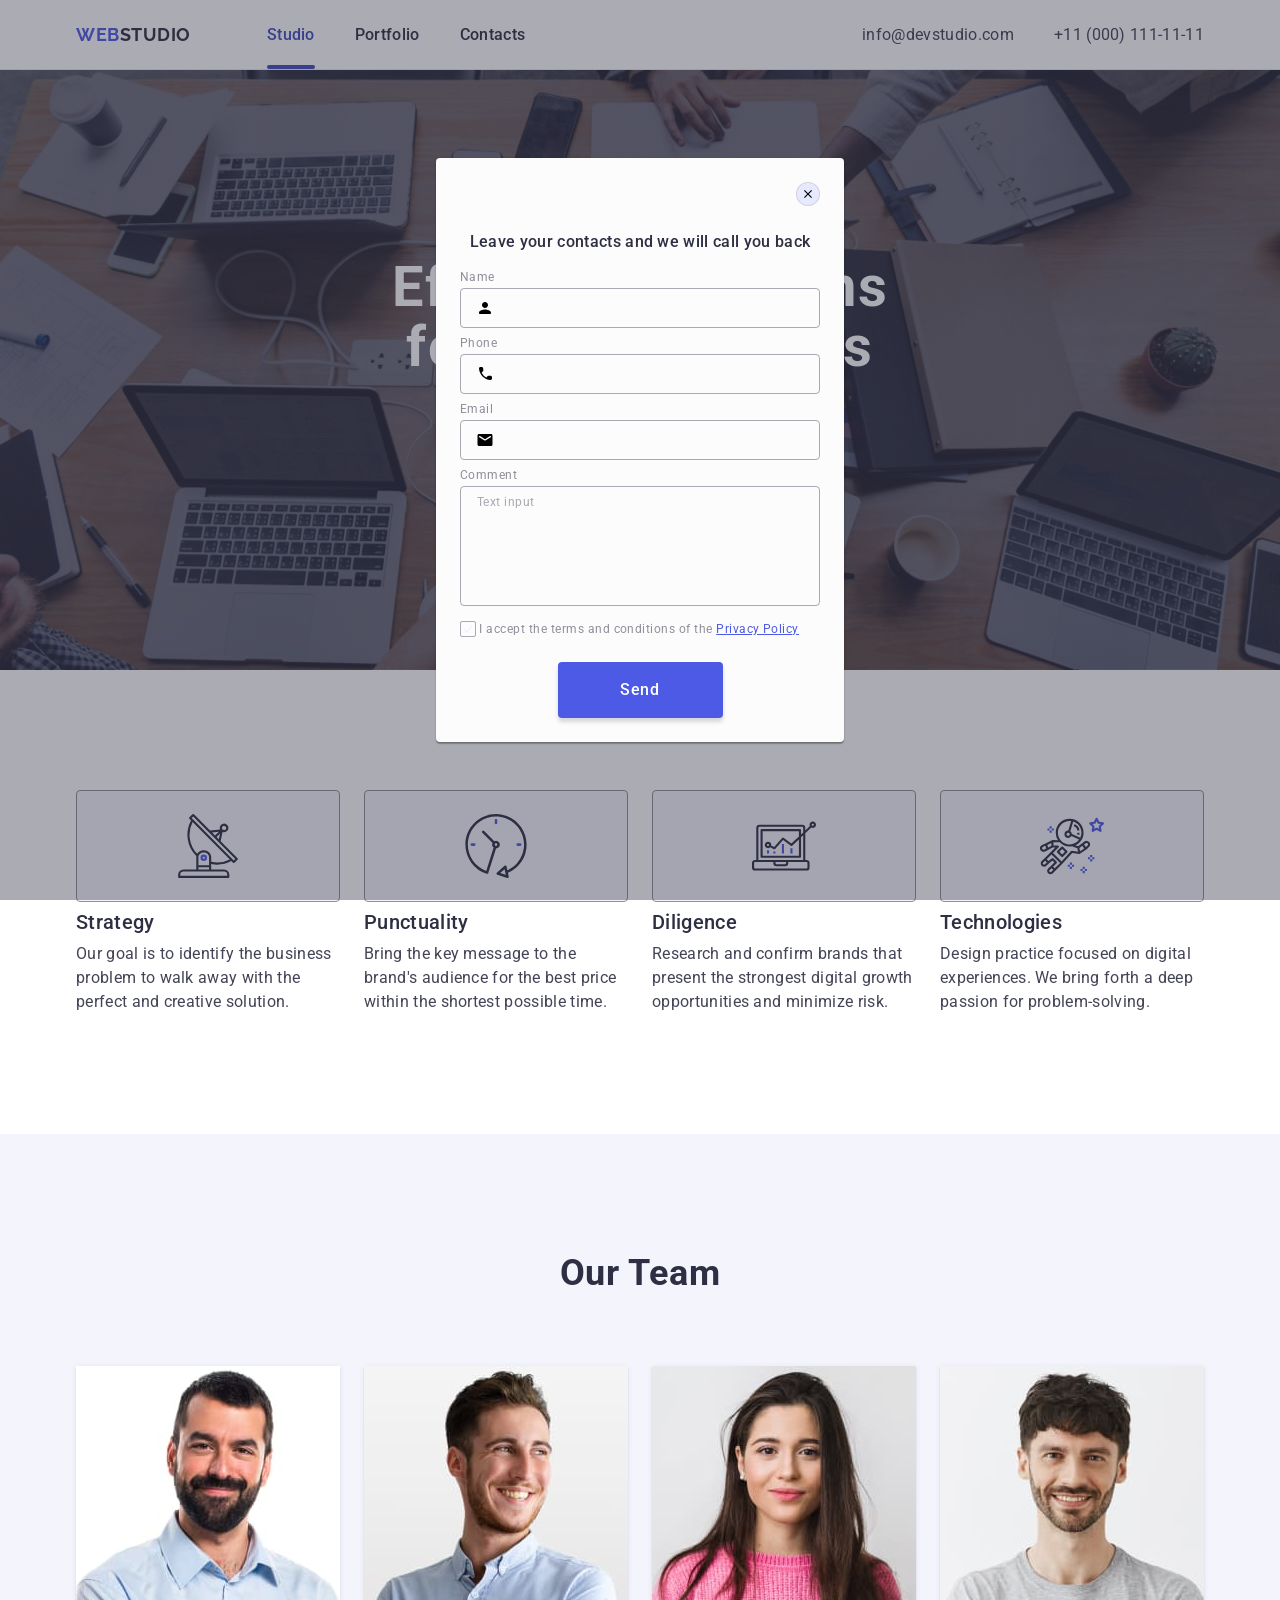
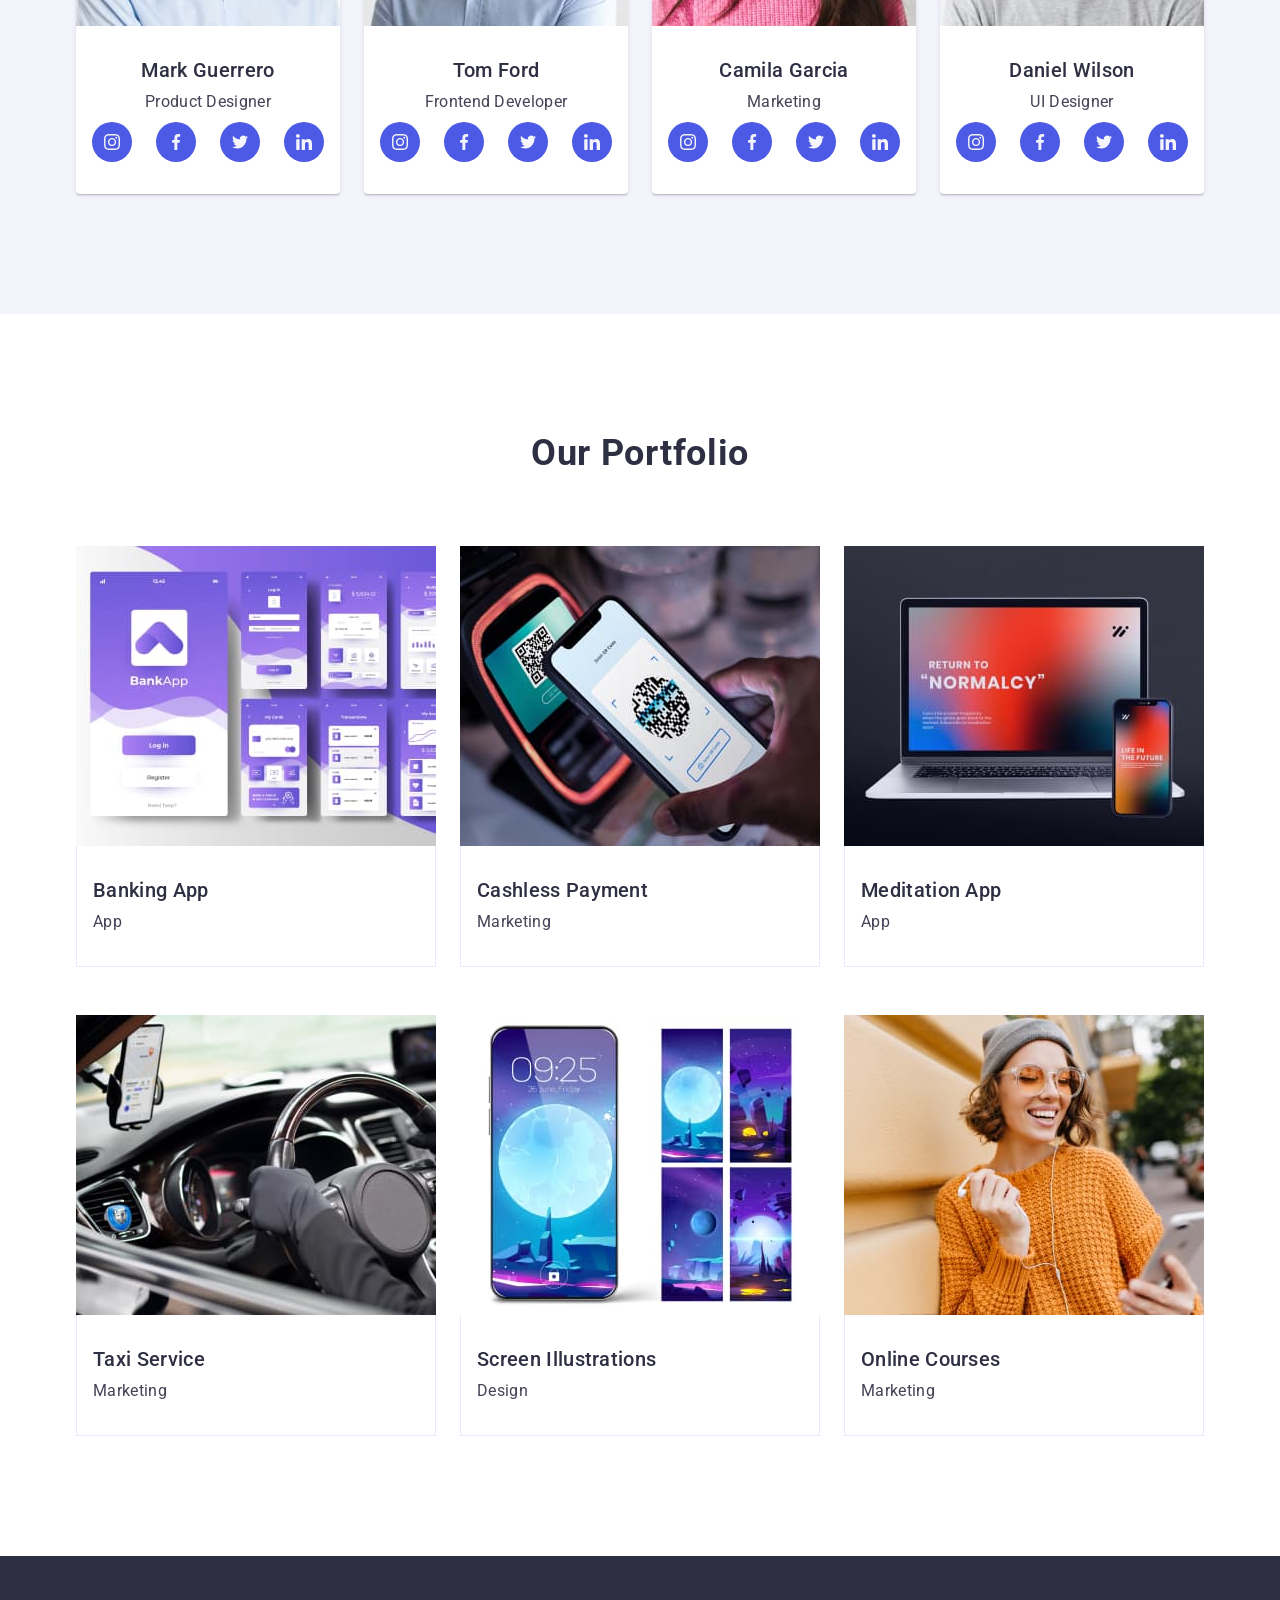
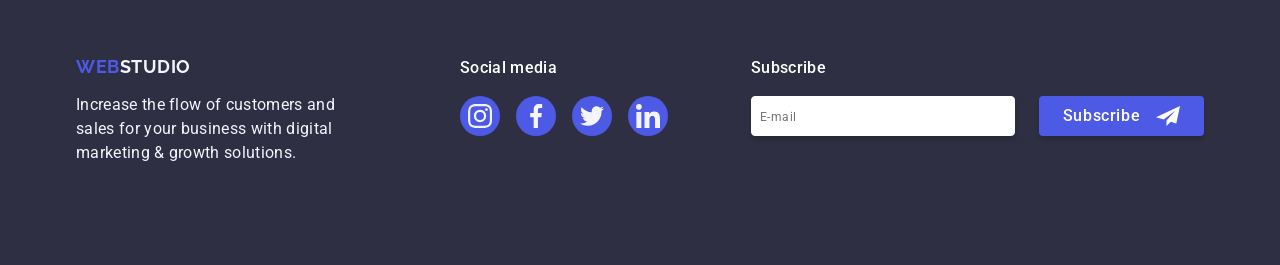
==== commit 08b7b7d9: "fix" ====
--- a/index.html
+++ b/index.html
@@ -500,9 +500,9 @@
           </ul>
         </div>
         <div class="footer-subscribe">
+          <p class="footer-caption">Subscribe</p>
           <form class="form-subscribe">
             <div class="footer-input">
-              <p class="footer-caption">Subscribe</p>
               <label
                 class="subscribe-label footer-caption"
                 for="footer-subscribe"
--- a/css/styles.css
+++ b/css/styles.css
@@ -611,10 +611,7 @@
 .modal-form {
 }
 
-.modal-form-filed:last-child {
-  display: flex;
-  gap: 8px;
-  align-items: center;
+.modal-form-field:last-child {
   margin-bottom: 16px;
 }
 
@@ -681,7 +678,6 @@
   color: rgba(46, 47, 66, 0.4);
 }
 .modal-rules {
-  margin-top: 16px;
   margin-bottom: 24px;
 }
 
@@ -698,10 +694,8 @@
     border 250ms cubic-bezier(0.4, 0, 0.2, 1),
     fill 250ms cubic-bezier(0.4, 0, 0.2, 1);
 }
-.rules-checkbox:checked + .checkmark {
-  fill: #f4f4fd;
-}
-.rules-checkbox:checked + span {
+
+.user-privacy:checked + .modal-label > .checkmark {
   background-color: #404bbf;
 }
 .icon-rules-checkbox {
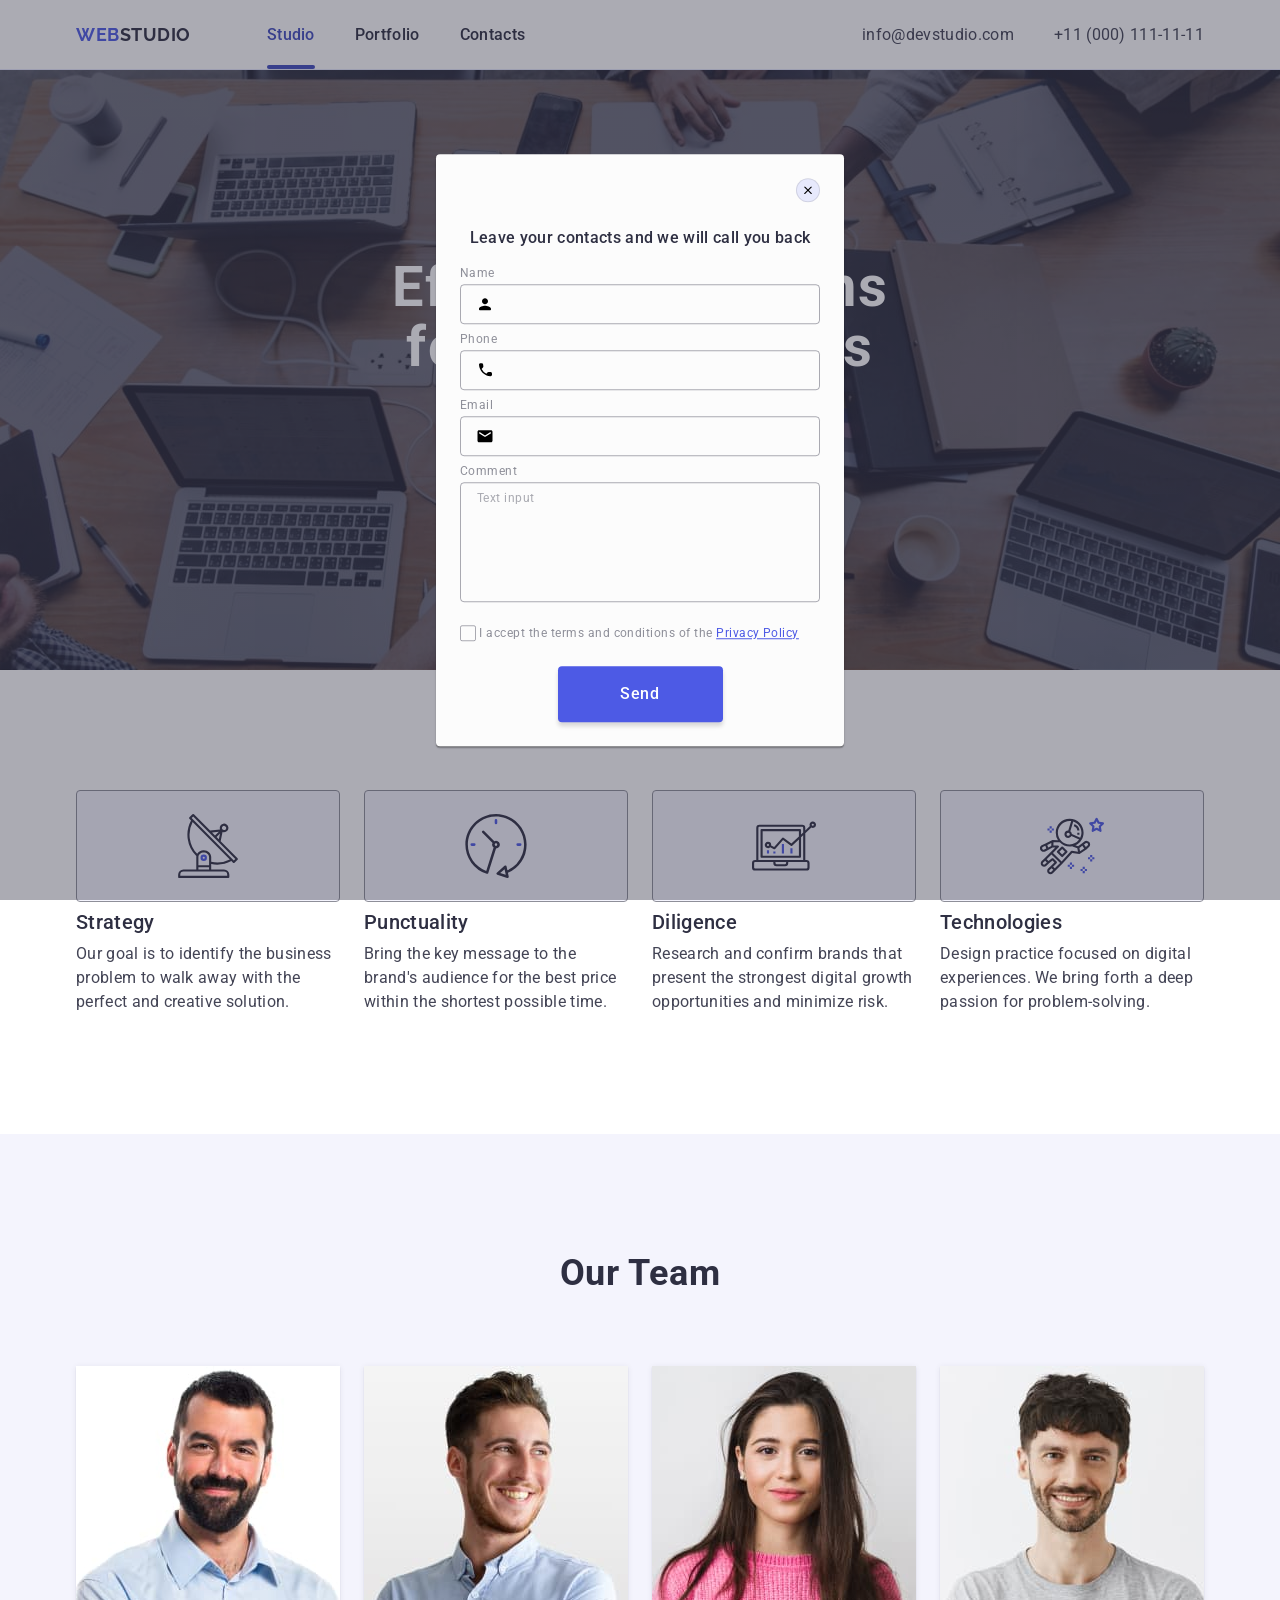
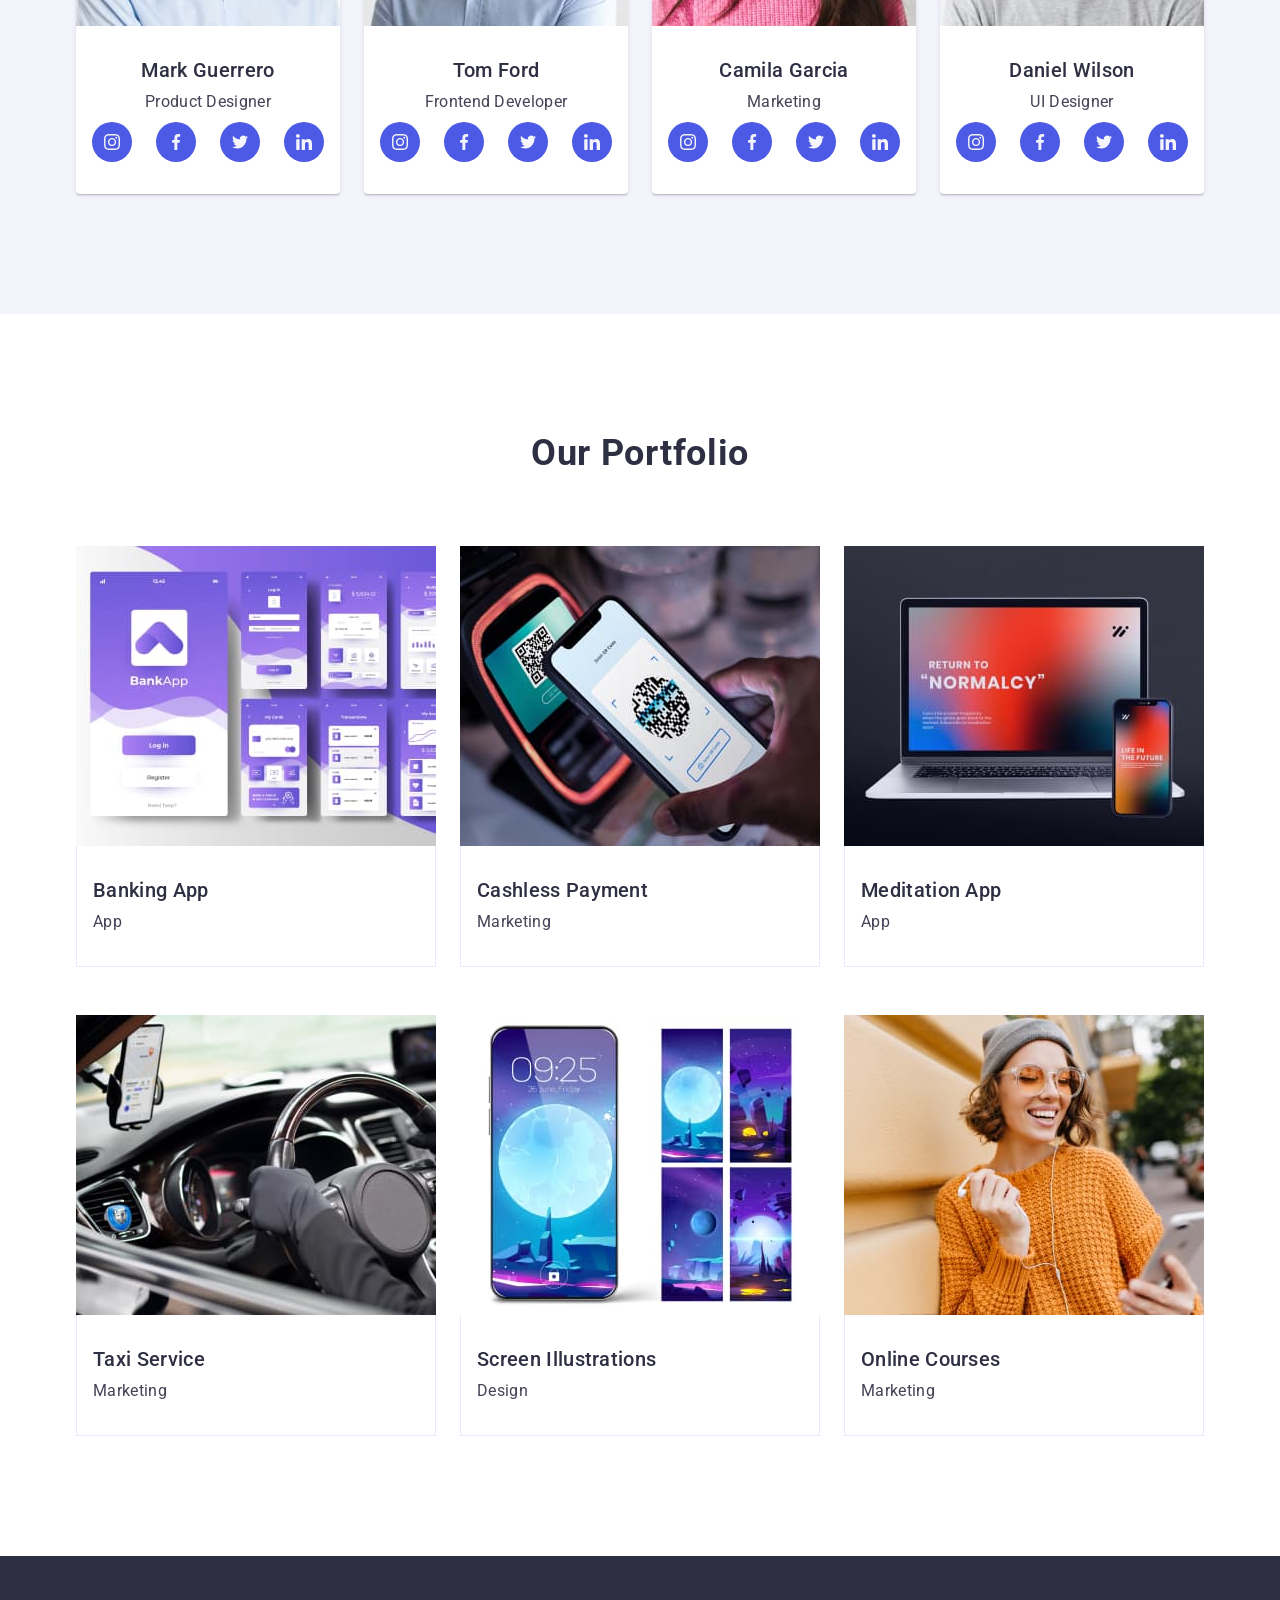
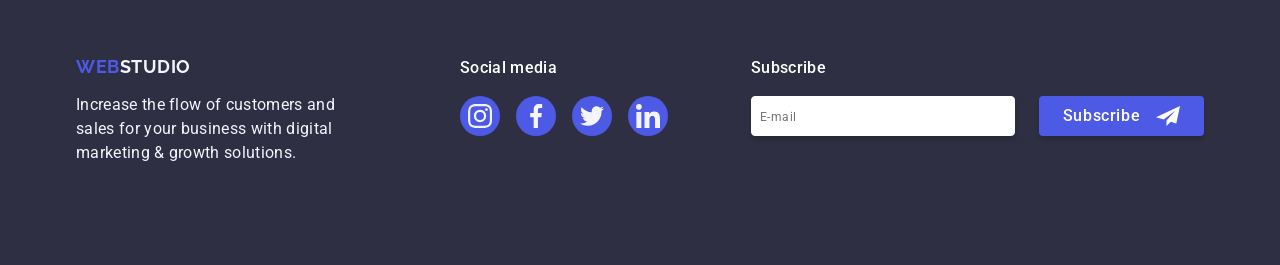
==== commit 5b6b89cd: "fix" ====
--- a/index.html
+++ b/index.html
@@ -502,19 +502,18 @@
         <div class="footer-subscribe">
           <p class="footer-caption">Subscribe</p>
           <form class="form-subscribe">
-            <div class="footer-input">
-              <label
-                class="subscribe-label footer-caption"
-                for="footer-subscribe"
-              ></label>
-              <input
-                class="subscribe-input"
-                type="email"
-                name="footer-subscribe"
-                id="footer-subscribe"
-                placeholder="E-mail"
-              />
-            </div>
+            <label
+              class="subscribe-label footer-caption"
+              for="footer-subscribe"
+            ></label>
+            <input
+              class="subscribe-input"
+              type="email"
+              name="footer-subscribe"
+              id="footer-subscribe"
+              placeholder="E-mail"
+            />
+
             <button class="btn footer-btn" type="submit">
               Subscribe
               <svg class="icon-tg" width="24" height="24">
--- a/css/styles.css
+++ b/css/styles.css
@@ -611,10 +611,6 @@
 .modal-form {
 }
 
-.modal-form-field:last-child {
-  margin-bottom: 16px;
-}
-
 .modal-form-field:not(:last-child) {
   margin-bottom: 8px;
 }
@@ -678,6 +674,7 @@
   color: rgba(46, 47, 66, 0.4);
 }
 .modal-rules {
+  margin-top: 16px;
   margin-bottom: 24px;
 }
 
@@ -698,7 +695,12 @@
 .user-privacy:checked + .modal-label > .checkmark {
   background-color: #404bbf;
 }
+
 .icon-rules-checkbox {
+  fill: transparent;
+}
+
+.user-privacy:checked + .modal-label > .checkmark > .icon-rules-checkbox {
   fill: #f4f4fd;
 }
 
@@ -717,8 +719,7 @@
   margin-bottom: 24px;
 }
 .modal-form-btn {
-  justify-content: center;
-  align-items: center;
+  display: block;
   padding: 16px 32px;
 }
 /* #endregion */
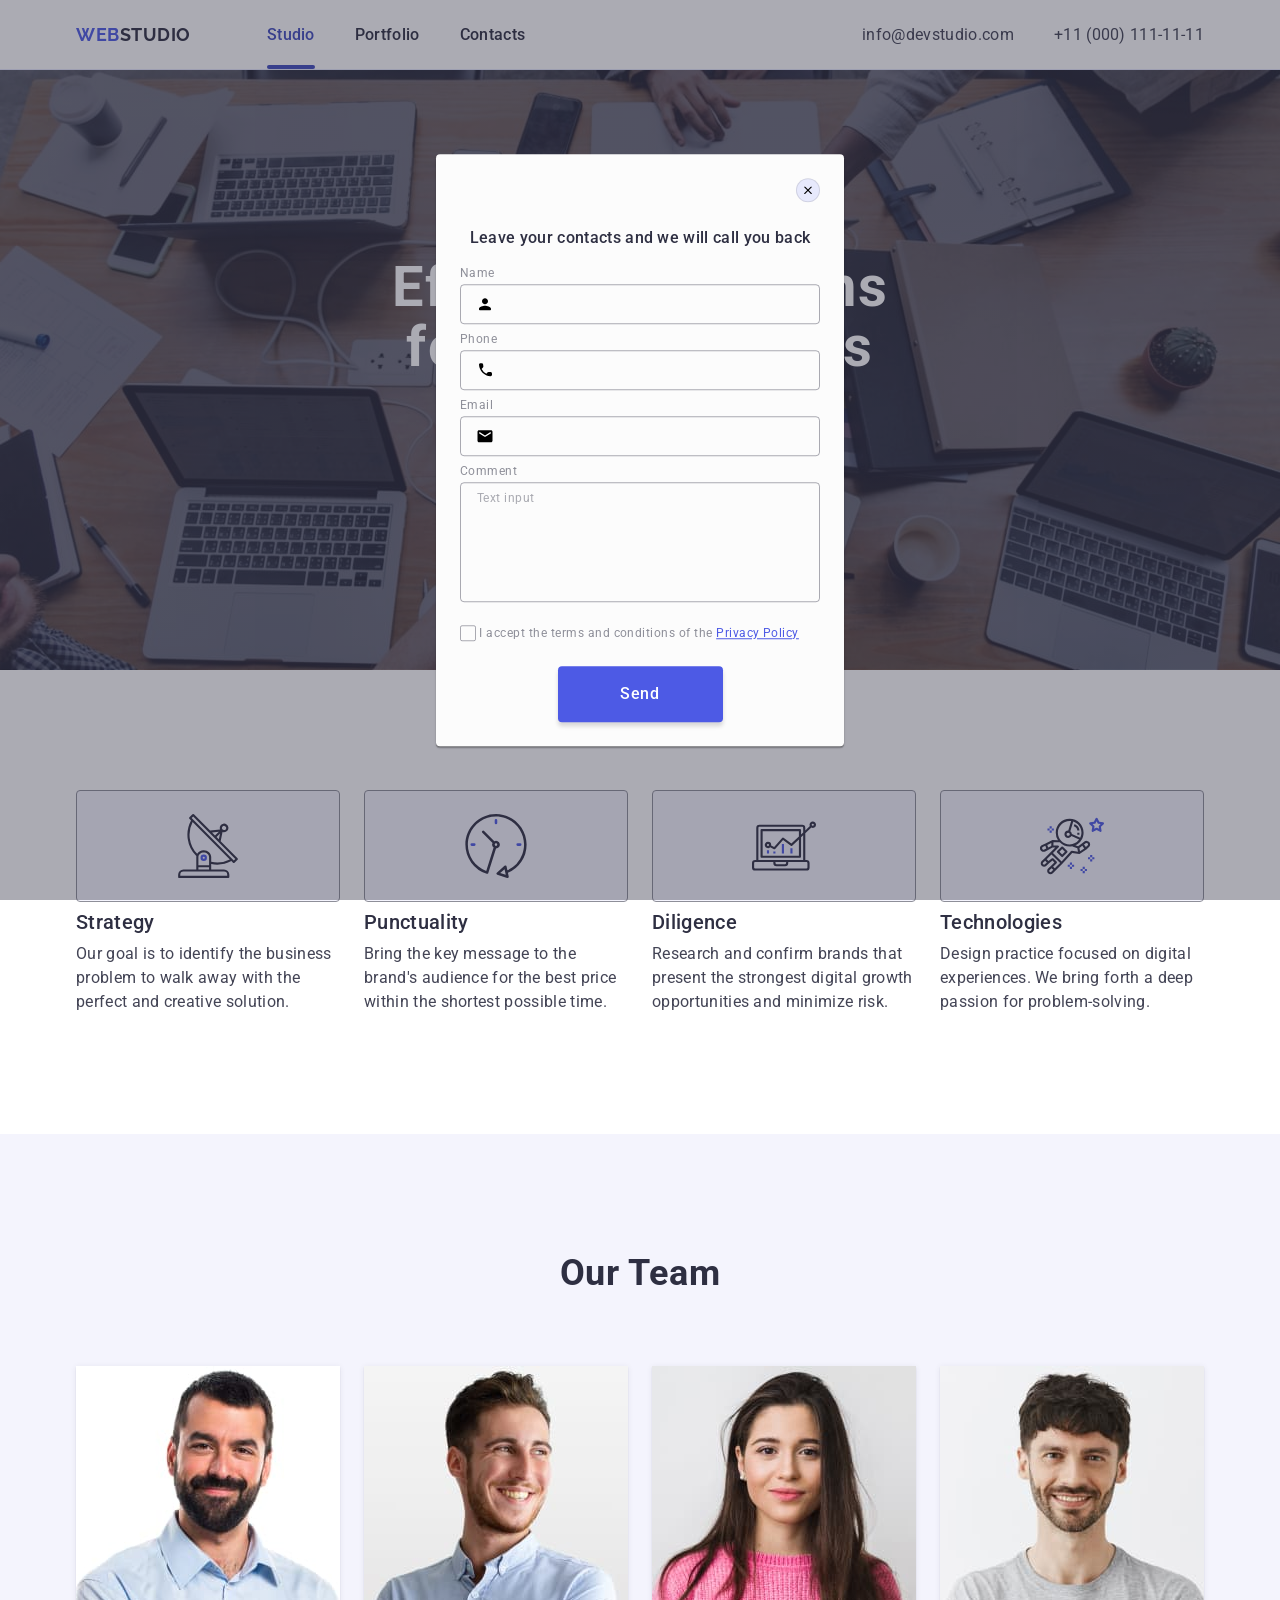
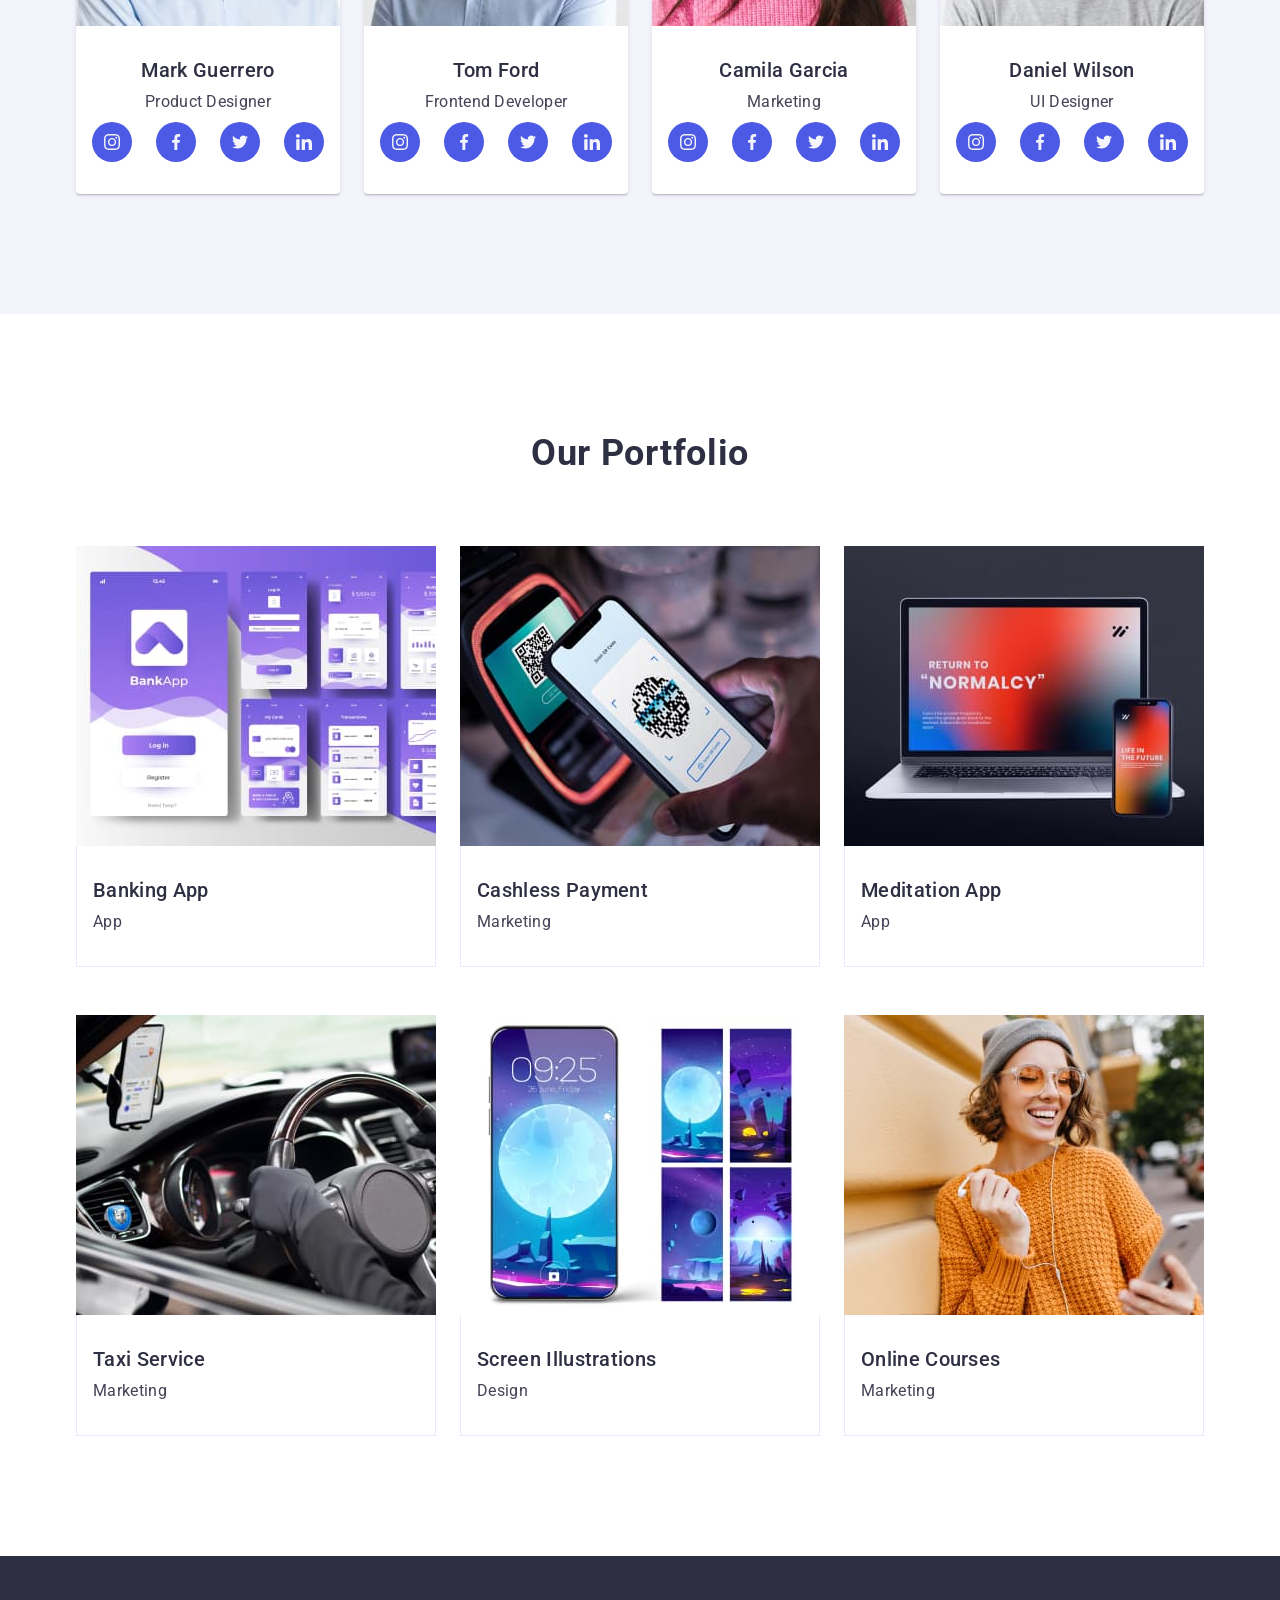
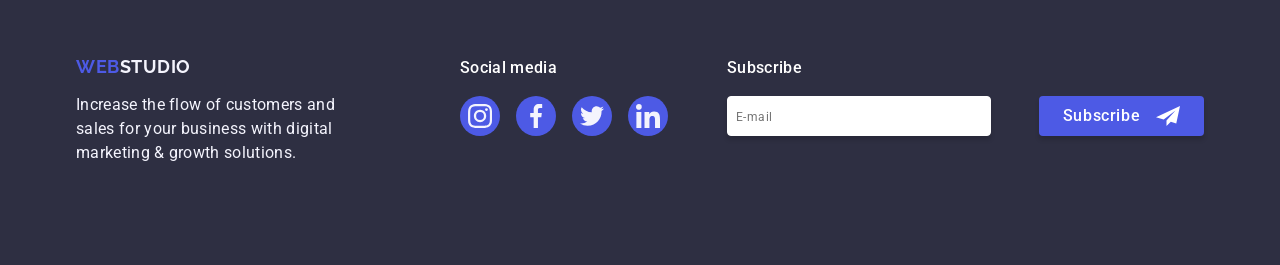
==== commit a1b71423: "fix" ====
--- a/index.html
+++ b/index.html
@@ -505,14 +505,15 @@
             <label
               class="subscribe-label footer-caption"
               for="footer-subscribe"
-            ></label>
-            <input
-              class="subscribe-input"
-              type="email"
-              name="footer-subscribe"
-              id="footer-subscribe"
-              placeholder="E-mail"
-            />
+            >
+              <input
+                class="subscribe-input"
+                type="email"
+                name="footer-subscribe"
+                id="footer-subscribe"
+                placeholder="E-mail"
+              />
+            </label>
 
             <button class="btn footer-btn" type="submit">
               Subscribe
@@ -579,7 +580,7 @@
               </svg>
             </div>
           </div>
-          <div class="modal-form-field">
+          <div class="modal-form-field form-comment">
             <label class="modal-label" for="user-comment">Comment</label>
             <textarea
               class="modal-comment modal-input"
--- a/css/styles.css
+++ b/css/styles.css
@@ -492,7 +492,7 @@
 
 .form-subscribe {
   display: flex;
-  align-items: end;
+  gap: 24px;
 }
 
 .footer-input {
@@ -611,7 +611,7 @@
 .modal-form {
 }
 
-.modal-form-field:not(:last-child) {
+.modal-form-field {
   margin-bottom: 8px;
 }
 
@@ -662,6 +662,10 @@
   fill: #4d5ae5;
 }
 
+.form-comment {
+  margin-bottom: 16px;
+}
+
 .modal-comment {
   padding: 8px 16px;
   width: 100%;
@@ -674,7 +678,6 @@
   color: rgba(46, 47, 66, 0.4);
 }
 .modal-rules {
-  margin-top: 16px;
   margin-bottom: 24px;
 }
 
@@ -687,6 +690,7 @@
   height: 16px;
   border-radius: 2px;
   border: 1px solid rgba(46, 47, 66, 0.4);
+  fill: transparent;
   transition: background-color 250ms cubic-bezier(0.4, 0, 0.2, 1),
     border 250ms cubic-bezier(0.4, 0, 0.2, 1),
     fill 250ms cubic-bezier(0.4, 0, 0.2, 1);
@@ -696,11 +700,8 @@
   background-color: #404bbf;
 }
 
-.icon-rules-checkbox {
-  fill: transparent;
-}
-
 .user-privacy:checked + .modal-label > .checkmark > .icon-rules-checkbox {
+  border: none;
   fill: #f4f4fd;
 }
 
@@ -708,8 +709,6 @@
   text-decoration: underline;
   color: #4d5ae5;
 }
-.modal-rules {
-}
 
 .modal-label-rules {
   display: inline;
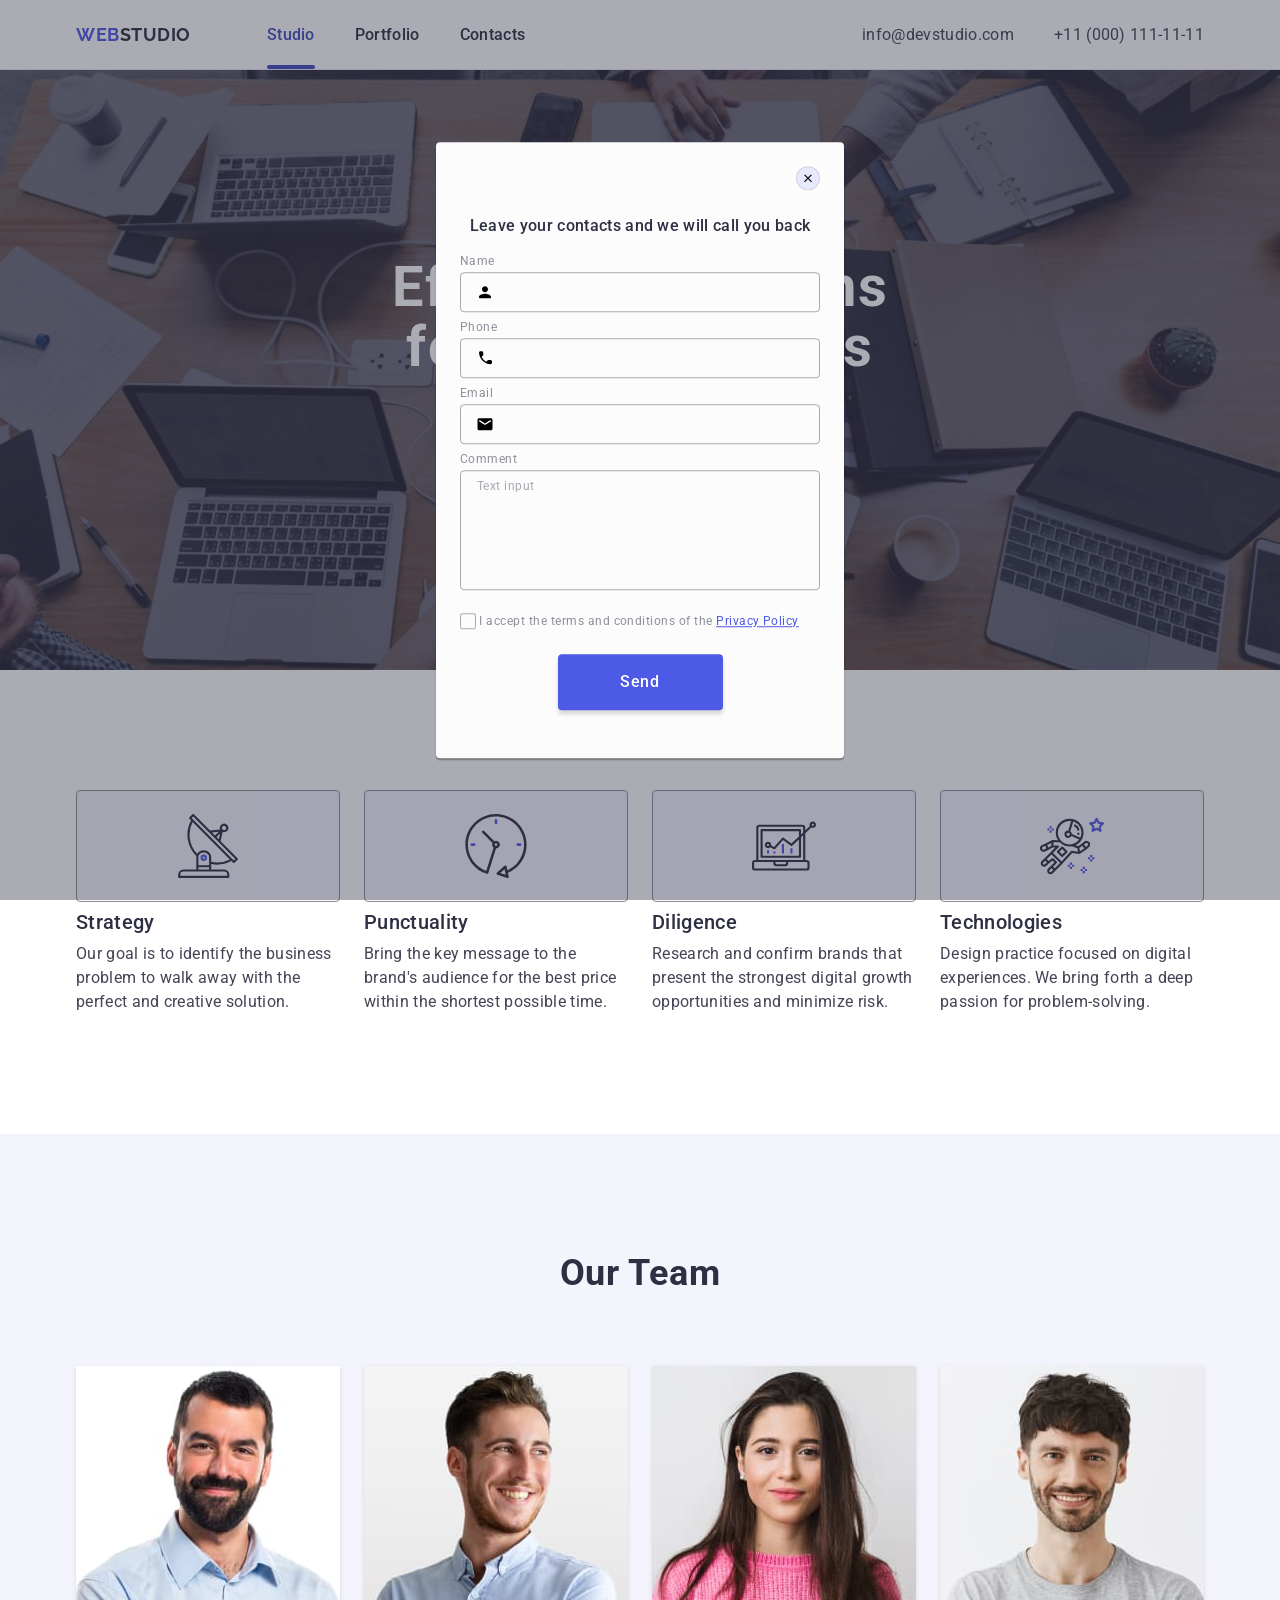
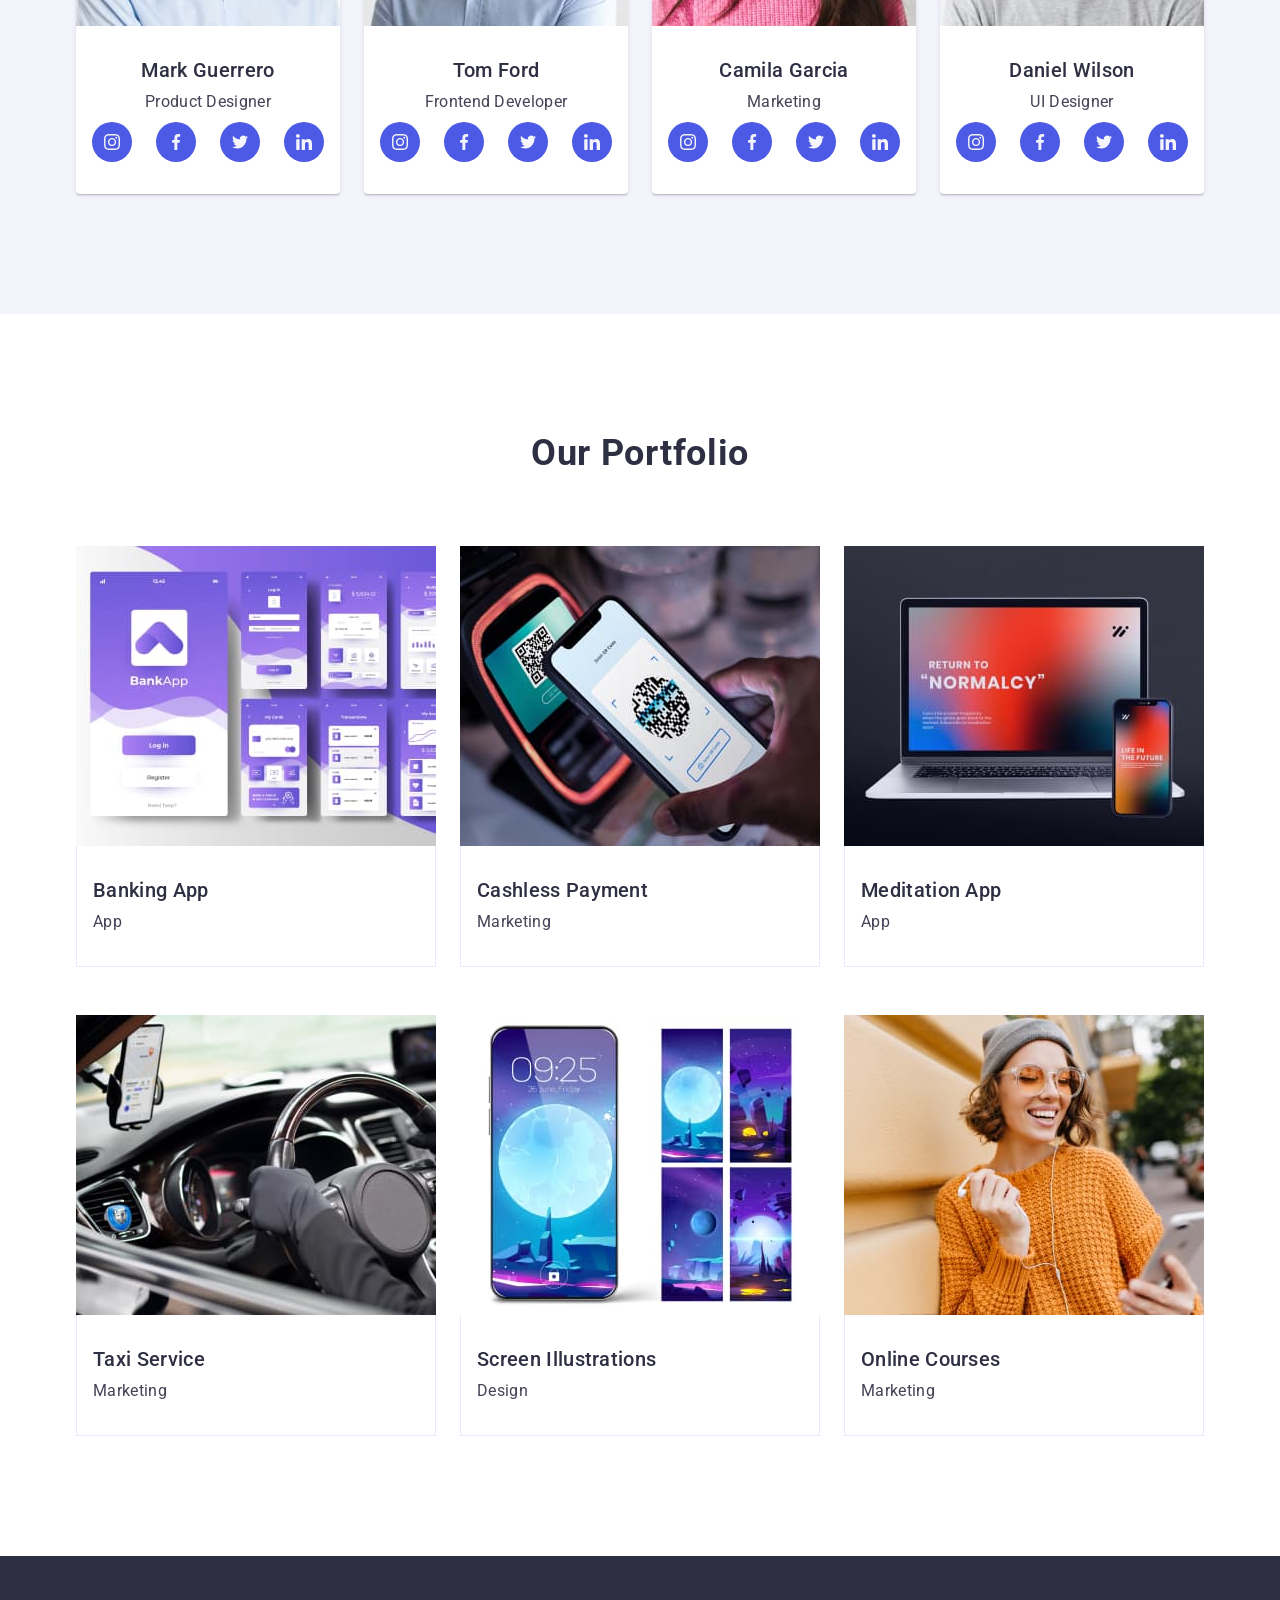
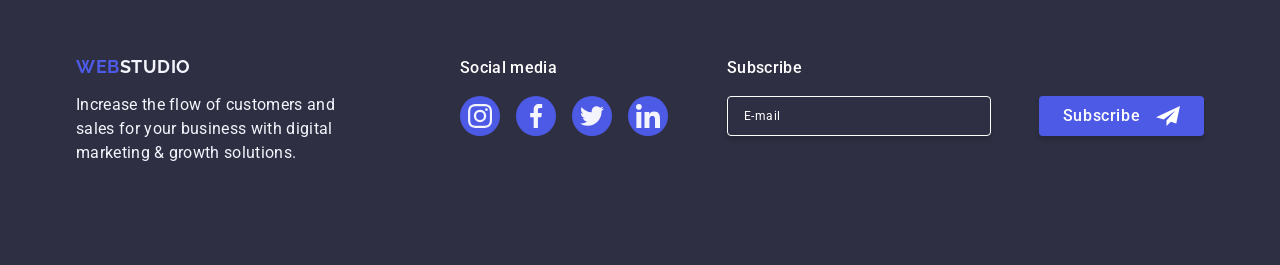
==== commit 557a5885: "fix" ====
--- a/index.html
+++ b/index.html
@@ -608,9 +608,8 @@
               <a class="rules-link" href="">Privacy Policy</a></label
             >
           </div>
-          <div class="modal-btn">
-            <button class="btn modal-form-btn" type="submit">Send</button>
-          </div>
+
+          <button class="btn modal-form-btn" type="submit">Send</button>
         </form>
       </div>
     </div>
--- a/css/styles.css
+++ b/css/styles.css
@@ -502,12 +502,18 @@
   width: 264px;
   height: 40px;
 
-  padding: 16px 8px;
+  padding-left: 16px;
   margin-right: 24px;
+
+  font-size: 12px;
+  line-height: 2;
+  letter-spacing: 0.04em;
+  color: #ffffff;
 
   border: 1px solid #fff;
   border-radius: 4px;
   box-shadow: 0 4px 4px 0 rgba(0, 0, 0, 0.15);
+  background-color: transparent;
 }
 
 .subscribe-input::placeholder {
@@ -515,17 +521,18 @@
   font-size: 12px;
   line-height: 2;
   letter-spacing: 0.04em;
+  color: #ffffff;
 }
 
 .footer-btn {
   justify-content: center;
   align-items: center;
   height: 40px;
-  gap: 16px;
 }
 
 .icon-tg {
   fill: #fff;
+  margin-left: 16px;
 }
 /* #endregion */
 
@@ -698,9 +705,6 @@
 
 .user-privacy:checked + .modal-label > .checkmark {
   background-color: #404bbf;
-}
-
-.user-privacy:checked + .modal-label > .checkmark > .icon-rules-checkbox {
   border: none;
   fill: #f4f4fd;
 }
@@ -714,11 +718,10 @@
   display: inline;
   cursor: pointer;
 }
-.moda-btn {
-  margin-bottom: 24px;
-}
+
 .modal-form-btn {
   display: block;
   padding: 16px 32px;
-}
-/* #endregion */
+  margin-bottom: 24px;
+}
+/* #endregion */
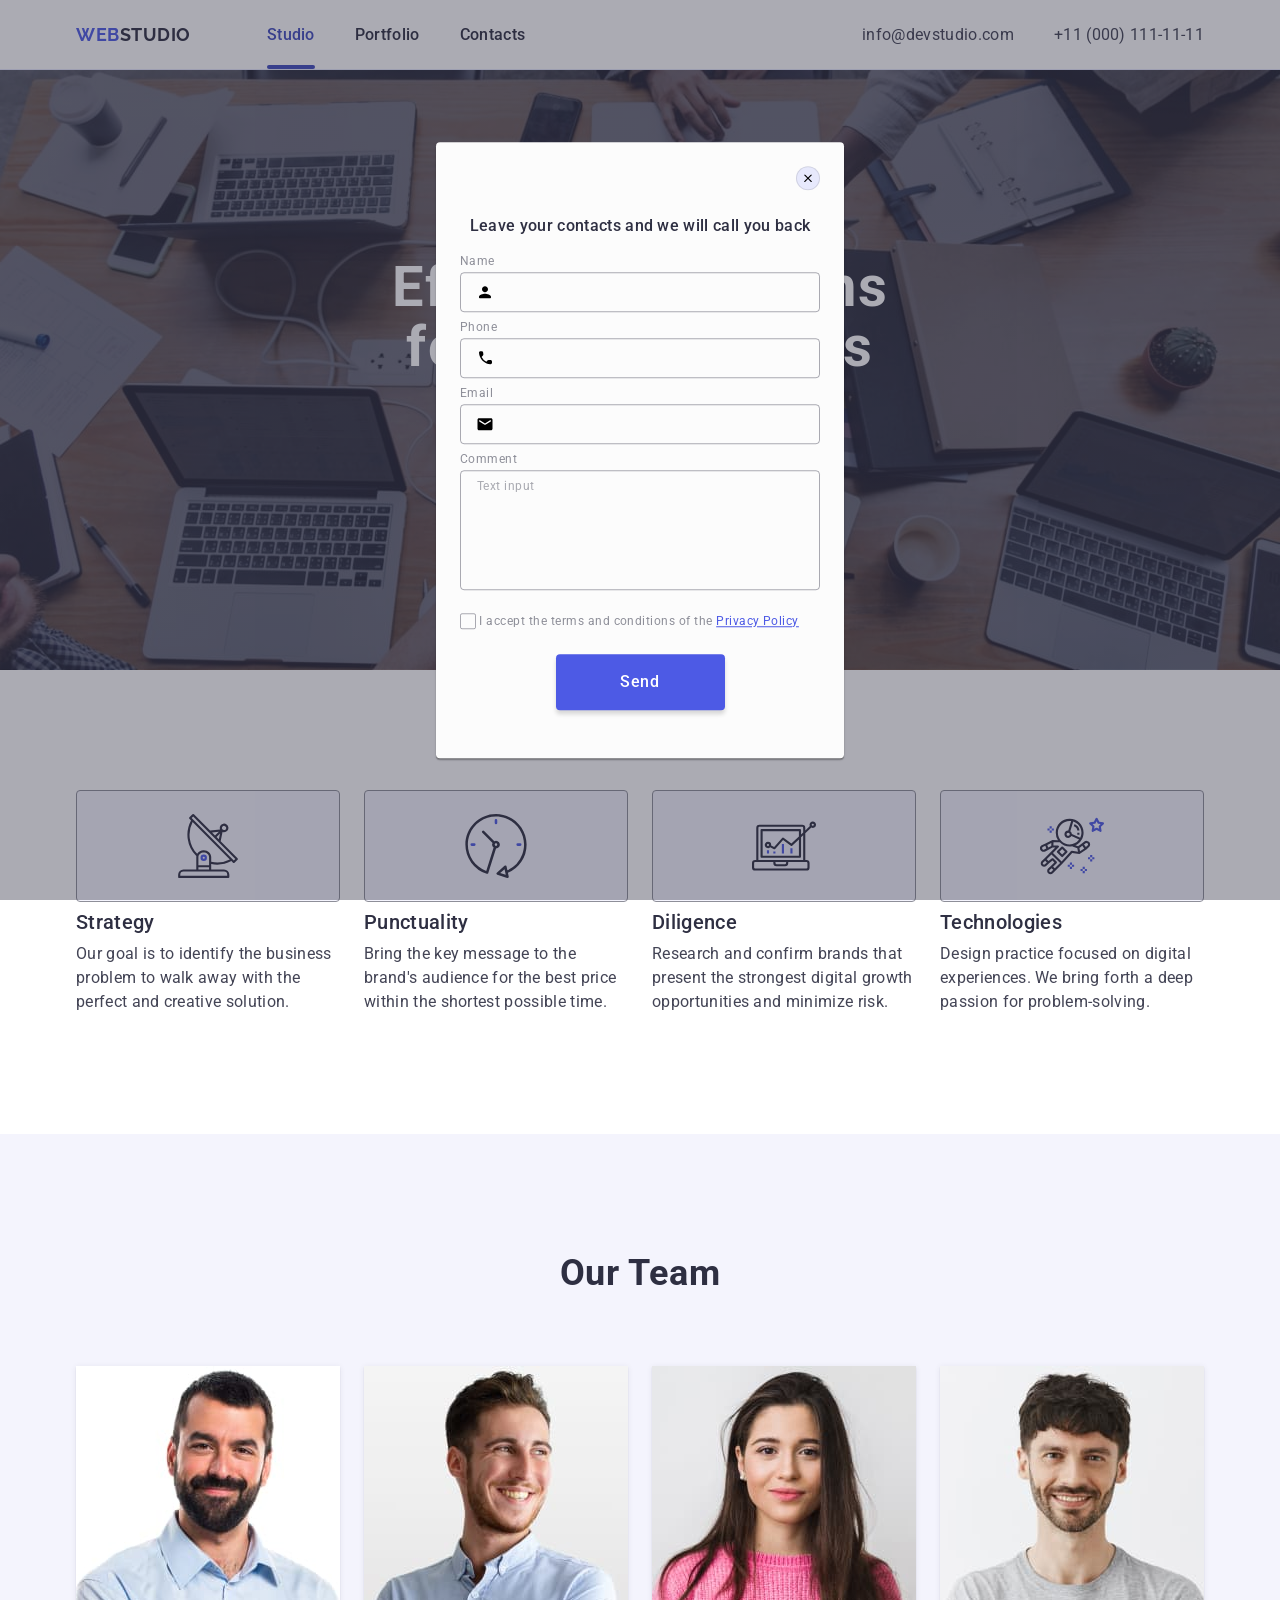
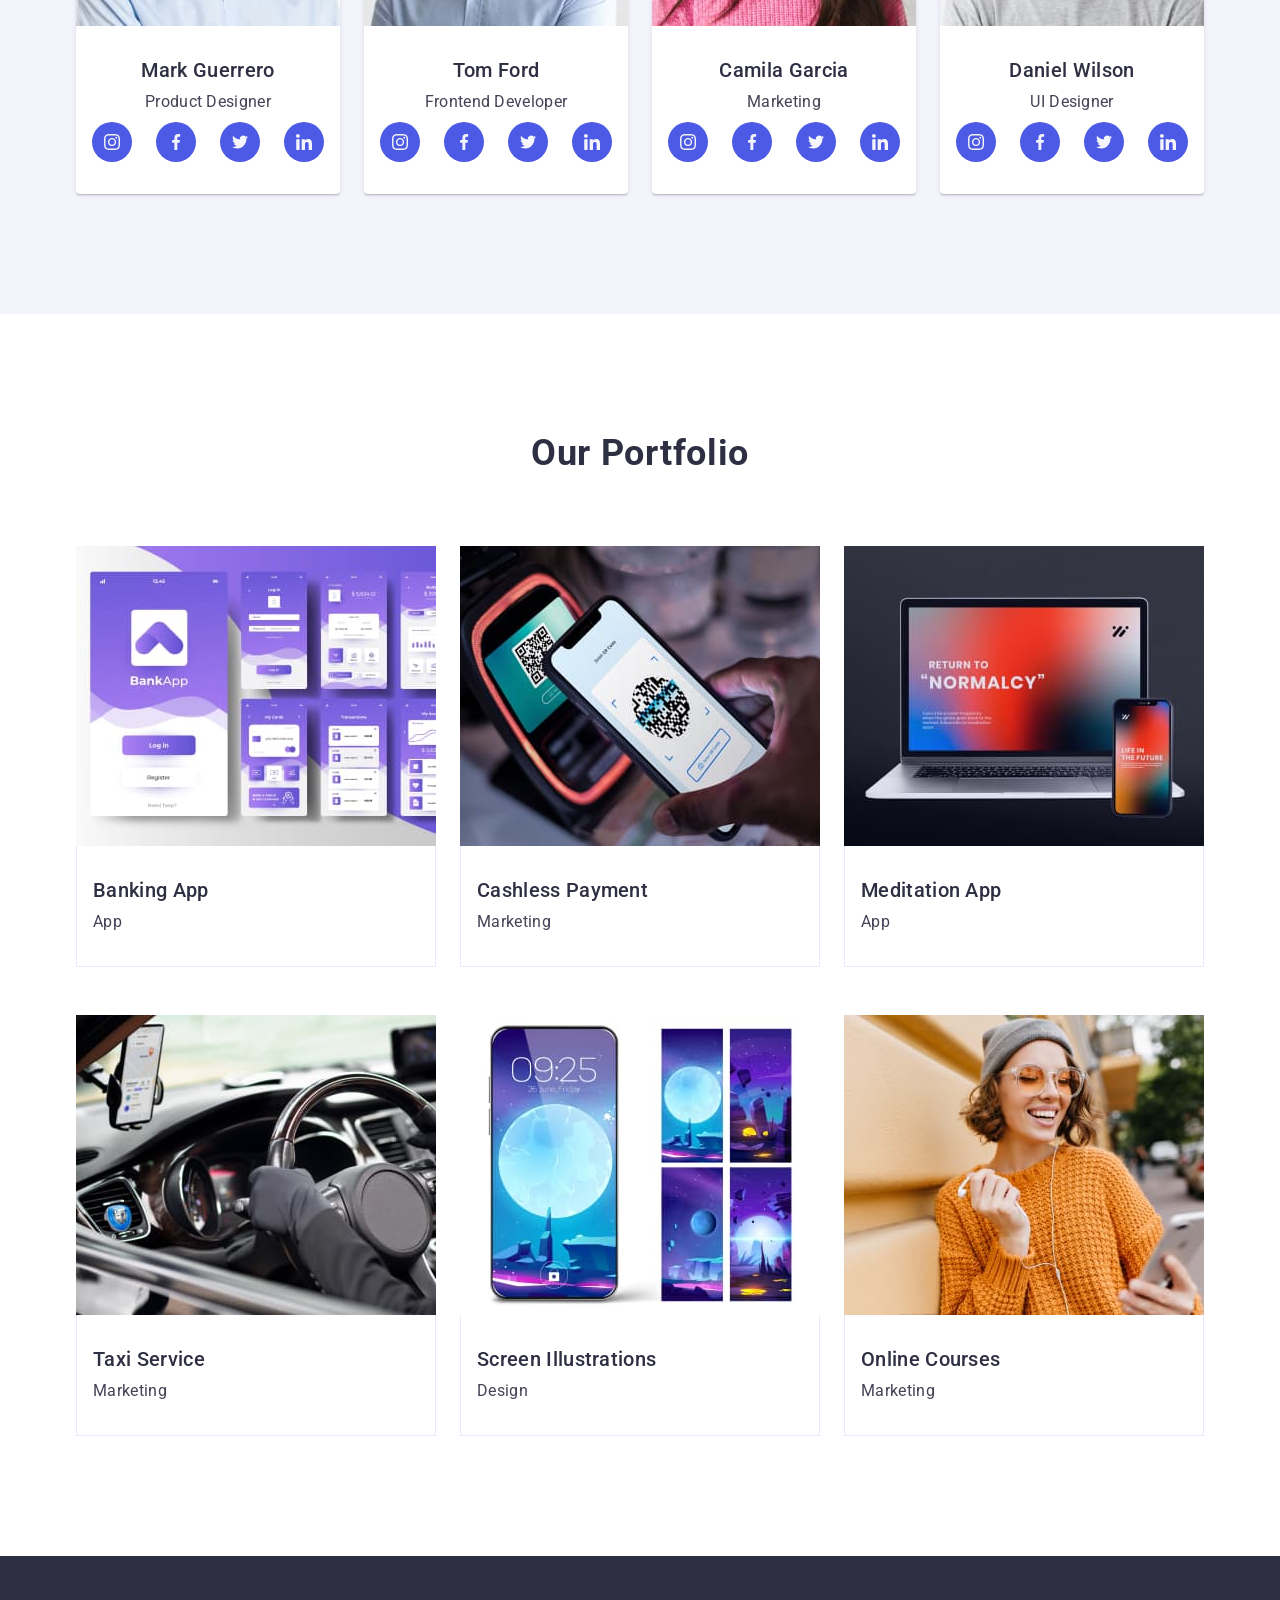
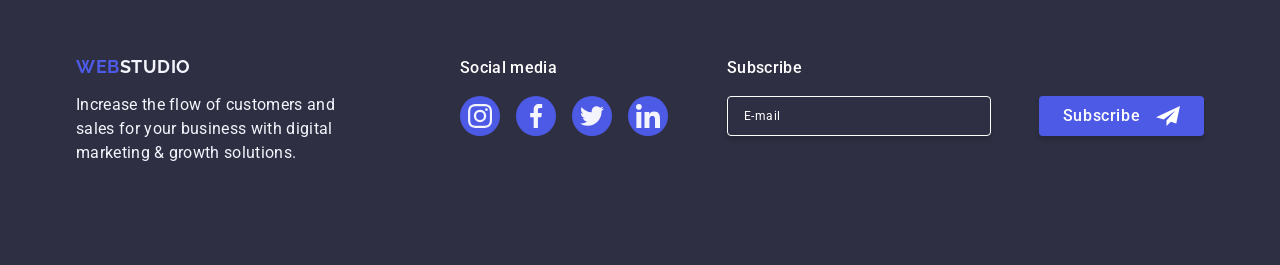
==== commit 44f9d404: "edit modal send" ====
--- a/index.html
+++ b/index.html
@@ -608,7 +608,6 @@
               <a class="rules-link" href="">Privacy Policy</a></label
             >
           </div>
-
           <button class="btn modal-form-btn" type="submit">Send</button>
         </form>
       </div>
--- a/css/styles.css
+++ b/css/styles.css
@@ -721,6 +721,7 @@
 
 .modal-form-btn {
   display: block;
+  min-width: 169px;
   padding: 16px 32px;
   margin-bottom: 24px;
 }
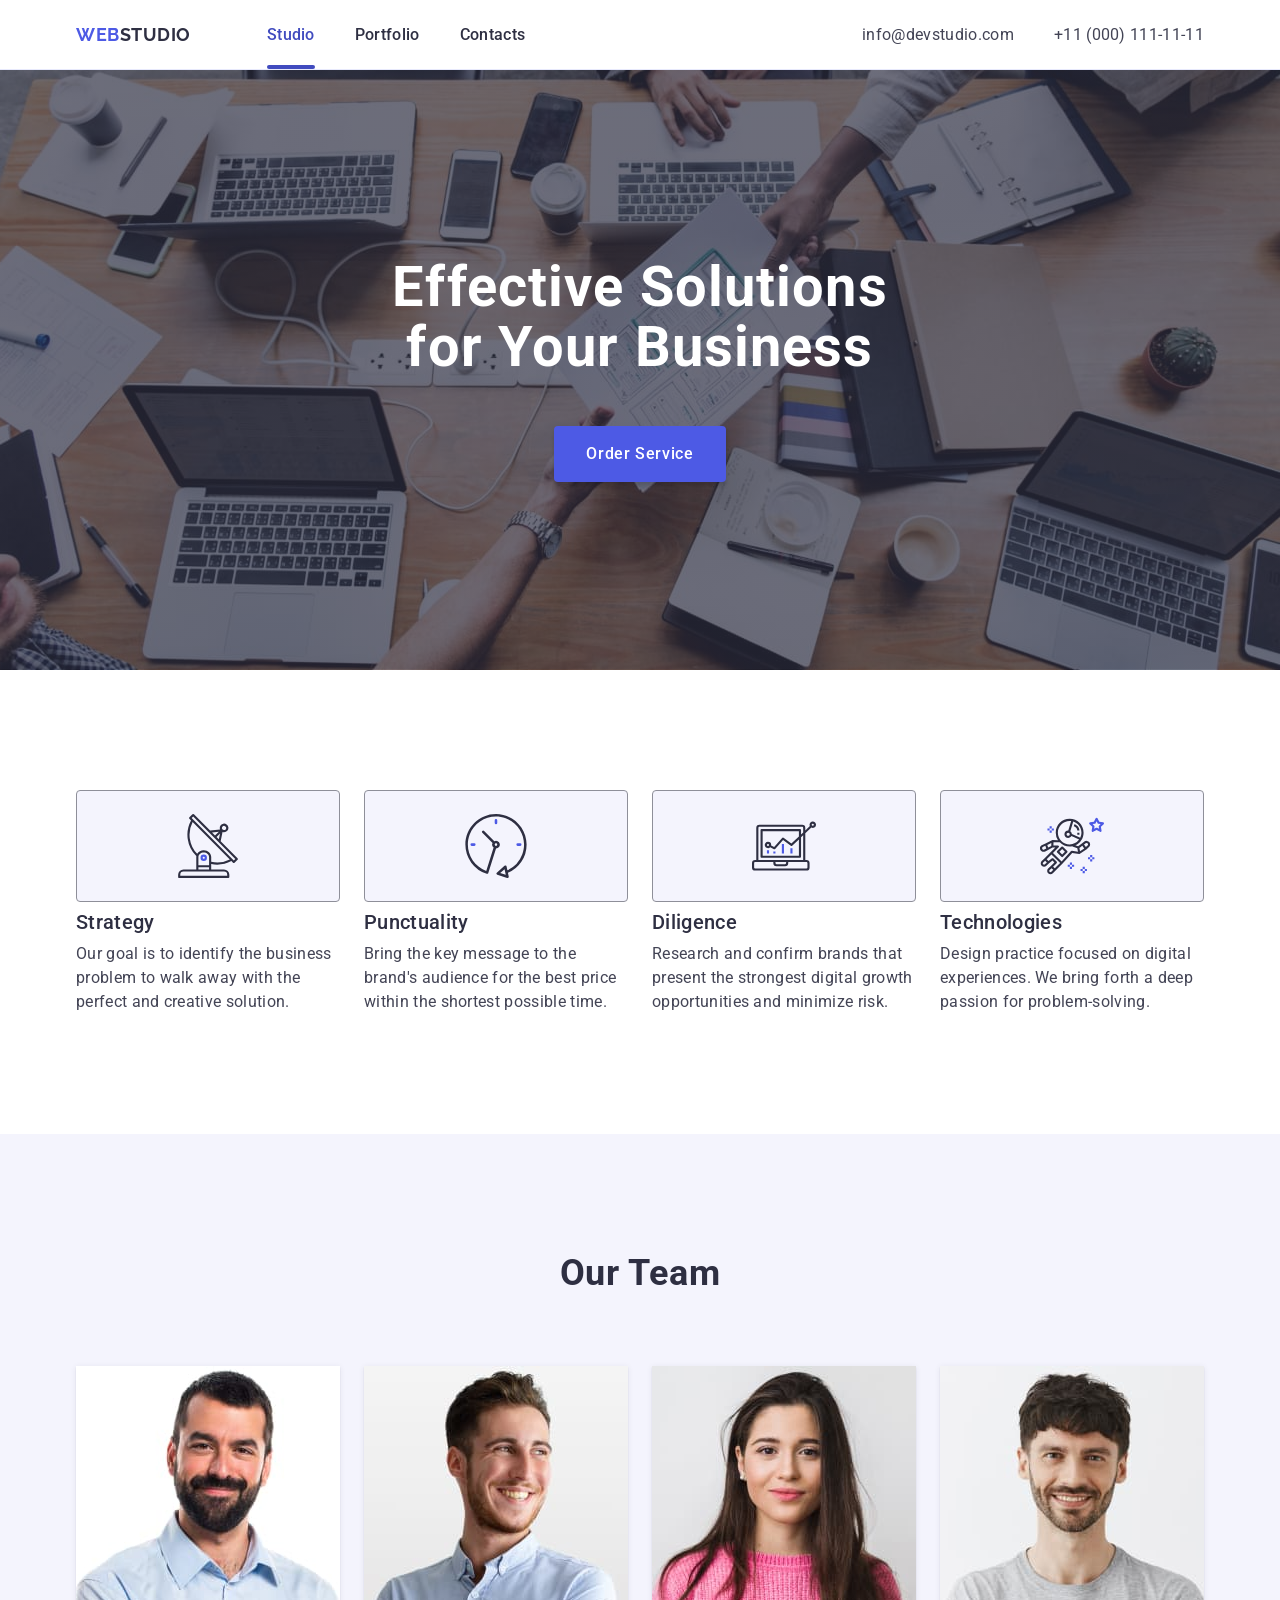
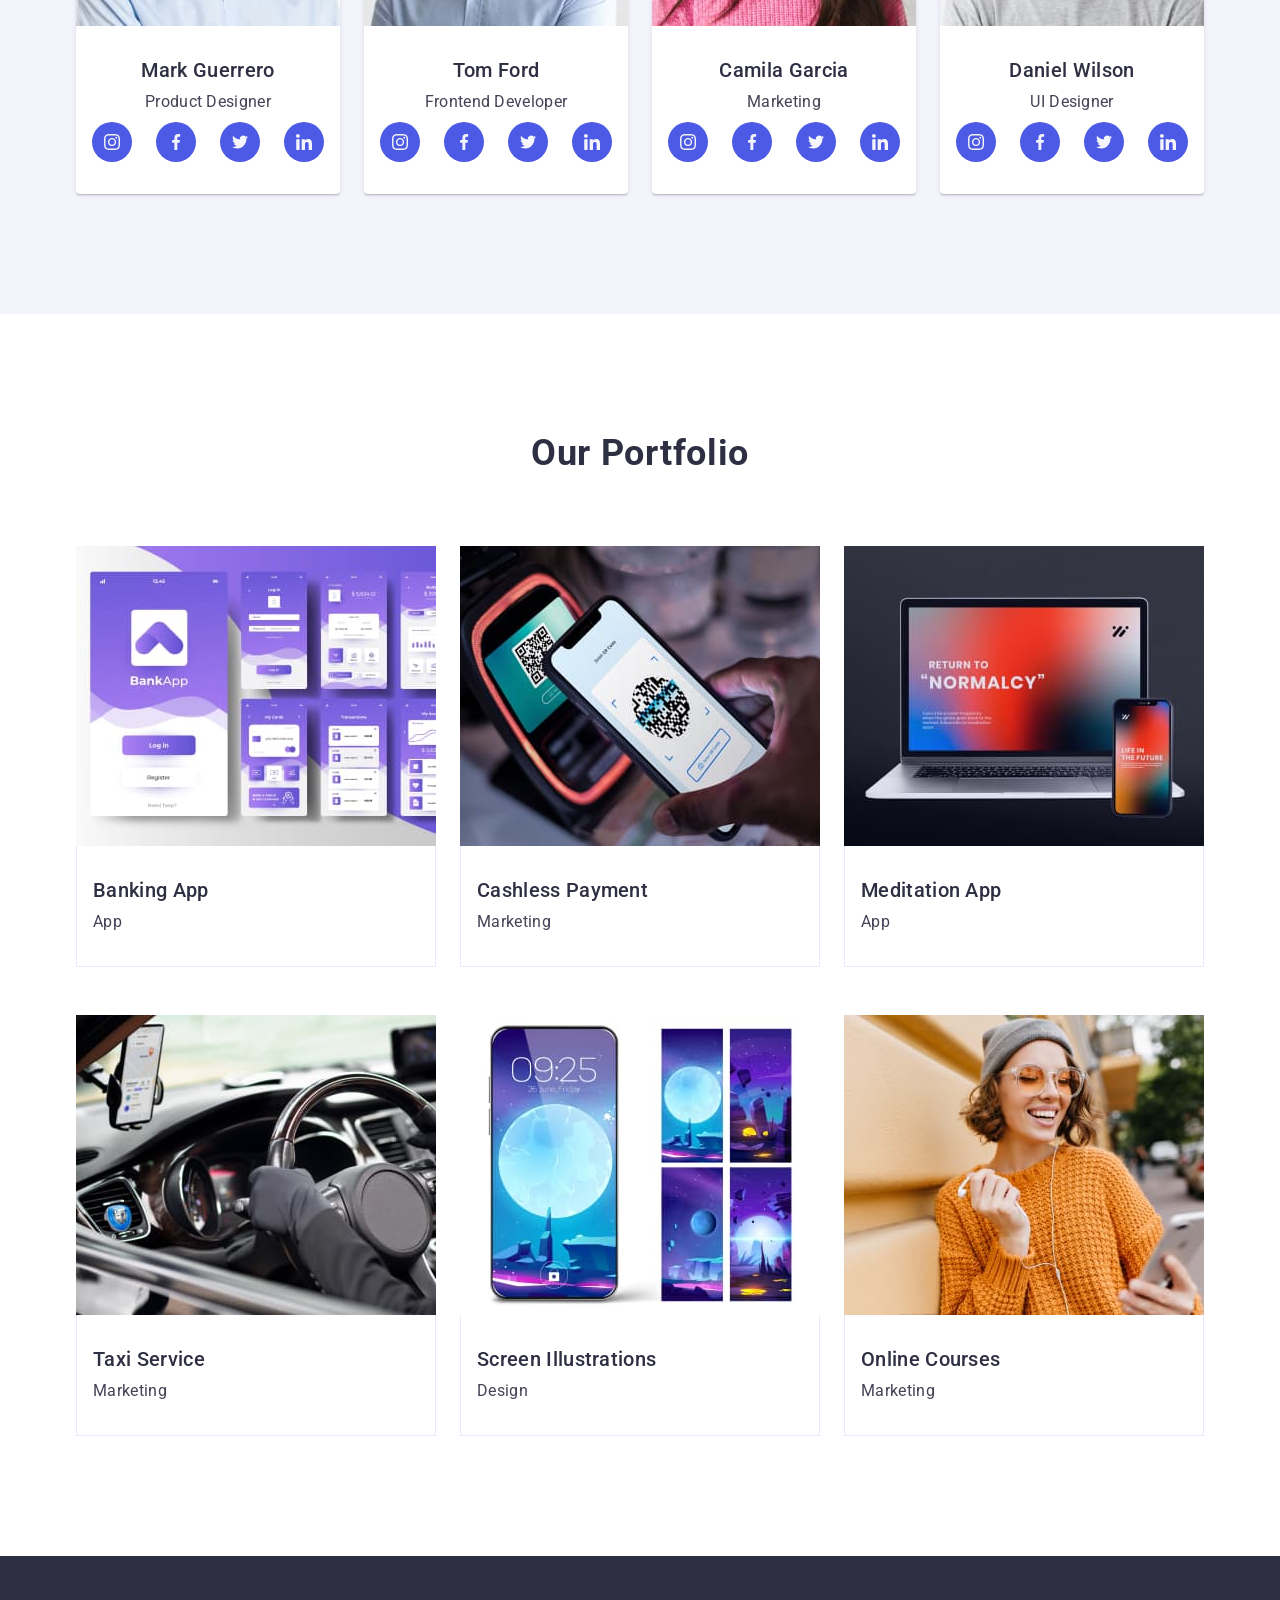
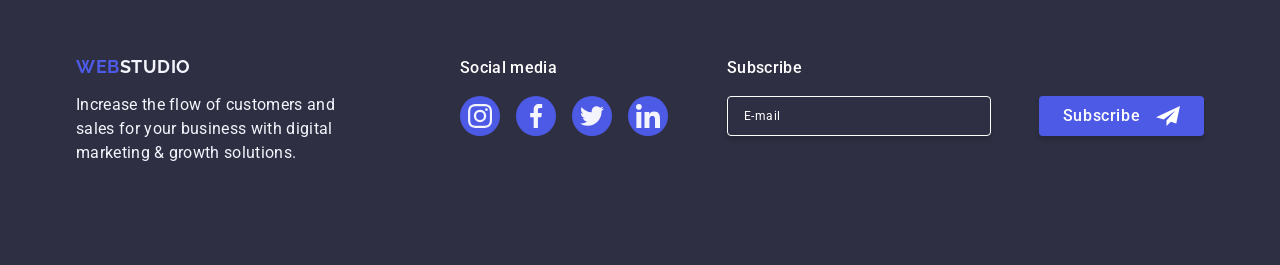
==== commit c357fd60: "add js for modal" ====
--- a/index.html
+++ b/index.html
@@ -67,7 +67,9 @@
       <section class="hero">
         <div class="container">
           <h1 class="hero-title">Effective Solutions for Your Business</h1>
-          <button class="btn hero-btn" type="button">Order Service</button>
+          <button class="btn hero-btn" type="button" data-modal-open>
+            Order Service
+          </button>
         </div>
       </section>
 
@@ -527,9 +529,9 @@
     </footer>
 
     <!--Modal windows-->
-    <div class="backdrop">
+    <div class="backdrop" data-modal>
       <div class="modal">
-        <button class="modal-btn-close" type="button">
+        <button class="modal-btn-close" type="button" data-modal-close>
           <svg class="btn-icon-close" width="8" height="8">
             <use href="./images/icons.svg#icon-close"></use>
           </svg>
@@ -612,5 +614,7 @@
         </form>
       </div>
     </div>
+
+    <script src="./js/modal.js"></script>
   </body>
 </html>
--- a/css/styles.css
+++ b/css/styles.css
@@ -550,6 +550,16 @@
 
   transition: opacity 250ms cubic-bezier(0.4, 0, 0.2, 1),
     visibility 250ms cubic-bezier(0.4, 0, 0.2, 1);
+
+  opacity: 0;
+  visibility: hidden;
+  pointer-events: none;
+}
+
+.backdrop.is-open {
+  opacity: 1;
+  visibility: visible;
+  pointer-events: auto;
 }
 
 .modal {
